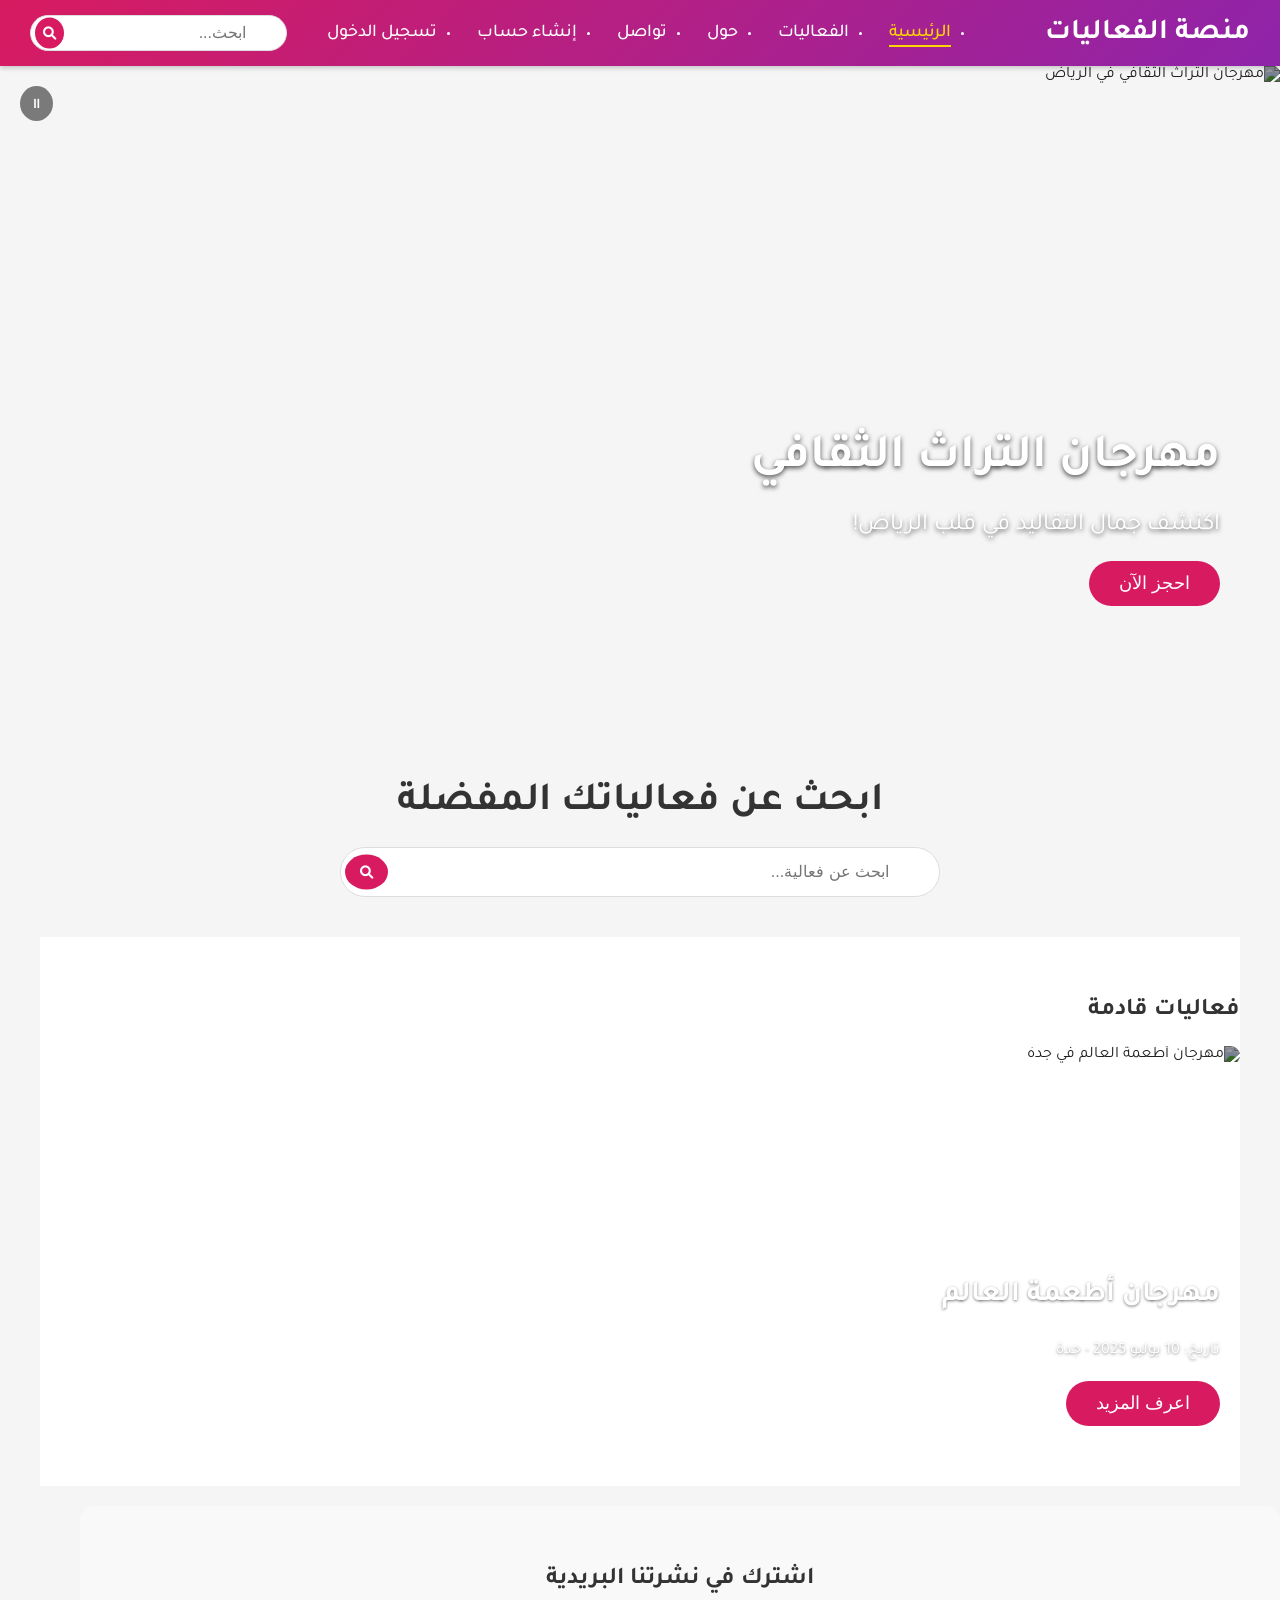
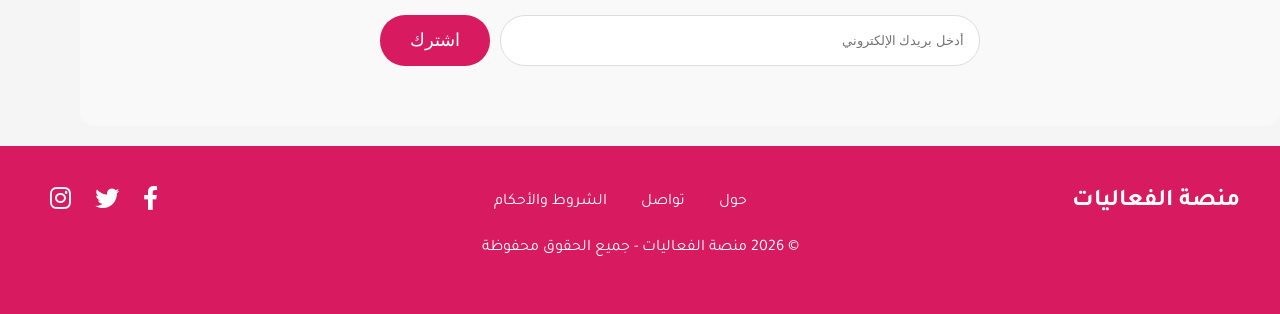
==== index.html @ 71f88ecf "Initial commit" ====
<!DOCTYPE html>
<html lang="ar">
<head>
    <meta charset="UTF-8" />
    <meta name="viewport" content="width=device-width, initial-scale=1.0" />
    <meta name="description" content="منصة الفعاليات لتنظيم وحجز الفعاليات في السعودية" />
    <meta name="keywords" content="فعاليات, حجز فعاليات, السعودية, مهرجانات, معارض" />
    <title data-lang-ar="الرئيسية - منصة الفعاليات" data-lang-en="Home - Events Platform">الرئيسية - منصة الفعاليات</title>
    <link rel="stylesheet" href="https://fonts.googleapis.com/css2?family=Tajawal:wght@400;500;700&display=swap" />
    <link rel="stylesheet" href="https://cdnjs.cloudflare.com/ajax/libs/font-awesome/6.0.0-beta3/css/all.min.css" />
    <link rel="stylesheet" href="styles.css" />
</head>
<body>
    <header>
        <div class="logo">
            <h1 data-lang-ar="منصة الفعاليات" data-lang-en="Events Platform">منصة الفعاليات</h1>
        </div>
        <nav aria-label="التنقل الرئيسي">
            <ul>
                <li><a href="index.html" class="active" data-lang-ar="الرئيسية" data-lang-en="Home">الرئيسية</a></li>
                <li><a href="events.html" data-lang-ar="الفعاليات" data-lang-en="Events">الفعاليات</a></li>
                <li><a href="about.html" data-lang-ar="حول" data-lang-en="About">حول</a></li>
                <li><a href="contact.html" data-lang-ar="تواصل" data-lang-en="Contact">تواصل</a></li>
                <li><a href="signup.html" data-lang-ar="إنشاء حساب" data-lang-en="Sign Up">إنشاء حساب</a></li>
                <li><a href="login.html" data-lang-ar="تسجيل الدخول" data-lang-en="Login">تسجيل الدخول</a></li>
            </ul>
            <div class="header-search">
                <input type="text" id="header-search" placeholder="ابحث..." aria-label="البحث في الموقع" data-lang-ar-placeholder="ابحث..." data-lang-en-placeholder="Search..." />
                <button class="btn-search" aria-label="بحث"><i class="fas fa-search"></i></button>
            </div>
            <!-- <div class="language-switcher">
                <select id="language-switcher" aria-label="اختيار اللغة">
                    <option value="ar">عربي</option>
                    <option value="en">English</option>
                </select>
            </div> -->
        </nav>
    </header>

    <main>
        <section id="hero-slider" class="slider-container" aria-label="سلايدر الفعاليات الرئيسي">
            <button class="pause-slider" aria-label="إيقاف السلايدر">⏸</button>
            <div class="slider">
                <div class="slide active">
                    <img src="https://makkahnewspaper.com/uploads/images/2023/10/31/1653336.jpg" alt="مهرجان التراث الثقافي في الرياض" loading="lazy" />
                    <div class="slide-caption">
                        <h2 data-lang-ar="مهرجان التراث الثقافي" data-lang-en="Cultural Heritage Festival">مهرجان التراث الثقافي</h2>
                        <p data-lang-ar="اكتشف جمال التقاليد في قلب الرياض!" data-lang-en="Discover the beauty of traditions in the heart of Riyadh!">اكتشف جمال التقاليد في قلب الرياض!</p>
                        <button class="btn" data-lang-ar="احجز الآن" data-lang-en="Book Now">احجز الآن</button>
                    </div>
                </div>
                <div class="slide">
                    <img src="https://images.unsplash.com/photo-1514525253161-7a46d19cd819" alt="حفلة موسيقية حية في جدة" loading="lazy" />
                    <div class="slide-caption">
                        <h2 data-lang-ar="ليلة الموسيقى الحية" data-lang-en="Live Music Night">ليلة الموسيقى الحية</h2>
                        <p data-lang-ar="استمتع بأمسية موسيقية لا تُنسى!" data-lang-en="Enjoy an unforgettable musical evening!">استمتع بأمسية موسيقية لا تُنسى!</p>
                        <button class="btn" data-lang-ar="احجز الآن" data-lang-en="Book Now">احجز الآن</button>
                    </div>
                </div>
            </div>
            <div class="slider-dots" role="tablist"></div>
        </section>

        <section id="search" class="container">
            <h2 data-lang-ar="ابحث عن فعالياتك المفضلة" data-lang-en="Find Your Favorite Events">ابحث عن فعالياتك المفضلة</h2>
            <div class="search-bar">
                <input type="text" id="search-box" placeholder="ابحث عن فعالية..." aria-label="ابحث عن فعالية" data-lang-ar-placeholder="ابحث عن فعالية..." data-lang-en-placeholder="Search for an event..." />
                <button class="btn-search" aria-label="بحث"><i class="fas fa-search"></i></button>
            </div>
        </section>

        <section id="coming-events" class="container">
            <h2 data-lang-ar="فعاليات قادمة" data-lang-en="Upcoming Events">فعاليات قادمة</h2>
            <div class="secondary-slider" aria-label="سلايدر الفعاليات القادمة">
                <div class="slide active">
                    <img src="https://livelovesaudi.net/wp-content/uploads/2024/10/Screenshot-2024-10-20-111208.png" alt="مهرجان أطعمة العالم في جدة" loading="lazy" />
                    <div class="slide-caption">
                        <h3 data-lang-ar="مهرجان أطعمة العالم" data-lang-en="World Food Festival">مهرجان أطعمة العالم</h3>
                        <p data-lang-ar="تاريخ: 10 يوليو 2025 - جدة" data-lang-en="Date: July 10, 2025 - Jeddah">تاريخ: 10 يوليو 2025 - جدة</p>
                        <button class="btn" data-lang-ar="اعرف المزيد" data-lang-en="Learn More">اعرف المزيد</button>
                    </div>
                </div>
                <div class="slide">
                    <img src="https://images.unsplash.com/photo-1540575466983-645a6e7ddbb2" alt="مؤتمر التقنية والابتكار في الرياض" loading="lazy" />
                    <div class="slide-caption">
                        <h3 data-lang-ar="مؤتمر التقنية والابتكار" data-lang-en="Technology and Innovation Conference">مؤتمر التقنية والابتكار</h3>
                        <p data-lang-ar="تاريخ: 5 يوليو 2025 - الرياض" data-lang-en="Date: July 5, 2025 - Riyadh">تاريخ: 5 يوليو 2025 - الرياض</p>
                        <button class="btn" data-lang-ar="اعرف المزيد" data-lang-en="Learn More">اعرف المزيد</button>
                    </div>
                </div>
            </div>
        </section>

        <section id="newsletter" class="container">
            <h2 data-lang-ar="اشترك في نشرتنا البريدية" data-lang-en="Subscribe to Our Newsletter">اشترك في نشرتنا البريدية</h2>
            <form class="newsletter-form" aria-label="نموذج الاشتراك في النشرة البريدية">
                <input type="email" placeholder="أدخل بريدك الإلكتروني" required aria-required="true" data-lang-ar-placeholder="أدخل بريدك الإلكتروني" data-lang-en-placeholder="Enter your email" />
                <button type="submit" class="btn" data-lang-ar="اشترك" data-lang-en="Subscribe">اشترك</button>
            </form>
        </section>
    </main>

    <footer>
        <div class="footer-content container">
            <div class="footer-logo">
                <h2 data-lang-ar="منصة الفعاليات" data-lang-en="Events Platform">منصة الفعاليات</h2>
            </div>
            <div class="footer-links">
                <a href="about.html" data-lang-ar="حول" data-lang-en="About">حول</a>
                <a href="contact.html" data-lang-ar="تواصل" data-lang-en="Contact">تواصل</a>
                <a href="terms.html" data-lang-ar="الشروط والأحكام" data-lang-en="Terms and Conditions">الشروط والأحكام</a>
            </div>
            <div class="footer-social">
                <a href="https://facebook.com" aria-label="فيسبوك"><i class="fab fa-facebook-f"></i></a>
                <a href="https://twitter.com" aria-label="تويتر"><i class="fab fa-twitter"></i></a>
                <a href="https://instagram.com" aria-label="إنستغرام"><i class="fab fa-instagram"></i></a>
            </div>
        </div>
        <p data-lang-ar="© 2025 منصة الفعاليات - جميع الحقوق محفوظة" data-lang-en="© 2025 Events Platform - All Rights Reserved">
            © <script>document.write(new Date().getFullYear())</script> منصة الفعاليات - جميع الحقوق محفوظة
        </p>
    </footer>

    <script src="slider.js"></script>
</body>
</html>
---- styles.css ----
/* استيراد الخطوط */
@import url('https://fonts.googleapis.com/css2?family=Tajawal:wght@400;500;700&display=swap');

/* المتغيرات */
:root {
    --primary-color: #d81b60; /* وردي غامق */
    --secondary-color: #8e24aa; /* بنفسجي */
    --accent-color: #ffd700; /* ذهبي */
    --text-color: #333;
    --background-color: #f5f5f5;
}

/* إعدادات عامة */
body {
    font-family: 'Tajawal', sans-serif;
    margin: 0;
    padding: 0;
    background: var(--background-color);
    color: var(--text-color);
    direction: rtl;
}

.container {
    max-width: 1200px;
    margin: 0 auto;
    padding: 0 20px;
}

/* الهيدر */
header {
    background: linear-gradient(135deg, var(--primary-color), var(--secondary-color));
    color: white;
    padding: 15px 30px;
    display: flex;
    justify-content: space-between;
    align-items: center;
    position: sticky;
    top: 0;
    z-index: 1000;
    box-shadow: 0 2px 5px rgba(0, 0, 0, 0.2);
}

.logo h1 {
    font-size: 1.8rem;
    margin: 0;
    color: white;
}

nav {
    display: flex;
    align-items: center;
    gap: 20px;
}

nav ul {
    margin: 0;
    padding: 0;
    display: flex;
    align-items: center;
}

nav ul li {
    margin: 0 20px;
}

nav ul li a {
    color: white;
    text-decoration: none;
    font-size: 18px;
    font-weight: 500;
    position: relative;
    transition: color 0.3s ease;
}

nav ul li a:hover, nav ul li a.active {
    color: var(--accent-color);
}

nav ul li a.active::after {
    content: '';
    position: absolute;
    width: 100%;
    height: 2px;
    background: var(--accent-color);
    bottom: -5px;
    left: 0;
}

/* البحث في الهيدر */
.header-search {
    display: flex;
    align-items: center;
    position: relative;
}

.header-search input {
    padding: 8px 40px 8px 15px;
    border: 1px solid #ddd;
    border-radius: 25px;
    outline: none;
    font-size: 1rem;
    transition: border 0.3s ease;
}

.header-search input:focus {
    border-color: var(--primary-color);
}

.header-search .btn-search {
    position: absolute;
    left: 5px;
    top: 50%;
    transform: translateY(-50%);
    background: var(--primary-color);
    color: white;
    border: none;
    padding: 8px;
    border-radius: 50%;
    cursor: pointer;
    transition: background 0.3s ease;
}

.header-search .btn-search:hover {
    background: var(--secondary-color);
}

/* تبديل اللغة */
.language-switcher select {
    padding: 8px;
    border: none;
    border-radius: 5px;
    background: white;
    color: var(--text-color);
    font-size: 1rem;
    cursor: pointer;
}

/* السلايدر العام */
.slider-container {
    position: relative;
    width: 100%;
    height: 600px;
    overflow: hidden;
    margin-bottom: 40px;
}

.slider {
    width: 100%;
    height: 100%;
}

.slide {
    display: none;
    width: 100%;
    height: 100%;
    position: relative;
}

.slide.active {
    display: block;
    animation: fadeIn 0.5s ease;
}

.slide img {
    width: 100%;
    height: 100%;
    object-fit: cover;
    filter: brightness(60%);
}

.slide-caption {
    position: absolute;
    bottom: 60px;
    right: 60px;
    color: white;
    text-align: right;
    max-width: 600px;
    text-shadow: 0 2px 5px rgba(0, 0, 0, 0.7);
    transform: translateY(20px);
    opacity: 0;
    animation: slideUp 0.5s ease forwards 0.3s;
}

.slide-caption h2 {
    font-size: 3rem;
    margin-bottom: 15px;
}

.slide-caption p {
    font-size: 1.5rem;
    margin-bottom: 20px;
}

.btn {
    background: var(--primary-color);
    color: white;
    padding: 12px 30px;
    border: none;
    border-radius: 25px;
    cursor: pointer;
    font-size: 1.1rem;
    transition: background 0.3s ease, transform 0.3s ease;
}

.btn:hover {
    background: var(--secondary-color);
    transform: translateY(-2px);
}

.slider-dots {
    position: absolute;
    bottom: 20px;
    right: 50%;
    transform: translateX(50%);
    display: flex;
    gap: 10px;
}

.slider-dots .dot {
    width: 12px;
    height: 12px;
    background: rgba(255, 255, 255, 0.5);
    border-radius: 50%;
    cursor: pointer;
    transition: background 0.3s ease;
}

.slider-dots .dot.active {
    background: var(--accent-color);
}

.pause-slider {
    position: absolute;
    top: 20px;
    left: 20px;
    background: rgba(0, 0, 0, 0.5);
    color: white;
    border: none;
    padding: 10px;
    cursor: pointer;
    border-radius: 50%;
    transition: background 0.3s ease;
}

.pause-slider:hover {
    background: var(--primary-color);
}

/* السلايدر الثانوي */
#coming-events {
    padding: 40px 0;
    background: #fff;
}

.secondary-slider {
    position: relative;
    width: 100%;
    height: 400px;
    overflow: hidden;
}

.secondary-slider .slide img {
    height: 300px;
    width: 100%;
    border-radius: 15px;
    object-fit: cover;
}

.secondary-slider .slide-caption {
    bottom: 20px;
    right: 20px;
    max-width: 400px;
    text-shadow: 0 1px 3px rgba(0, 0, 0, 0.5);
}

.secondary-slider .slide-caption h3 {
    font-size: 1.8rem;
}

.secondary-slider .slide-caption p {
    font-size: 1rem;
}

/* قسم البحث */
#search {
    padding: 40px 0;
    text-align: center;
}

#search h2 {
    font-size: 2.5rem;
    margin-bottom: 20px;
}

.search-bar {
    display: flex;
    max-width: 600px;
    margin: 0 auto;
    position: relative;
}

#search-box {
    width: 100%;
    padding: 15px 50px 15px 20px;
    font-size: 1rem;
    border: 1px solid #ddd;
    border-radius: 25px;
    outline: none;
    transition: border 0.3s ease, box-shadow 0.3s ease;
}

#search-box:focus {
    border-color: var(--primary-color);
    box-shadow: 0 0 5px rgba(216, 27, 96, 0.3);
}

.btn-search {
    position: absolute;
    left: 5px;
    top: 50%;
    transform: translateY(-50%);
    background: var(--primary-color);
    color: white;
    border: none;
    padding: 10px 15px;
    border-radius: 50%;
    cursor: pointer;
    transition: background 0.3s ease;
}

.btn-search:hover {
    background: var(--secondary-color);
}

/* النشرة البريدية */
#newsletter {
    padding: 40px 0;
    background: #f9f9f9;
    text-align: center;
    border-radius: 15px;
    margin: 20px 0;
}

.newsletter-form {
    display: flex;
    max-width: 600px;
    margin: 20px auto;
    gap: 10px;
}

.newsletter-form input {
    flex: 1;
    padding: 15px;
    border: 1px solid #ddd;
    border-radius: 25px;
    outline: none;
}

.newsletter-form .btn {
    padding: 15px 30px;
}

/* قسم حول */
#about-details {
    padding: 40px 0;
}

.about-content {
    display: flex;
    gap: 40px;
    align-items: center;
}

.about-text {
    flex: 1;
}

.about-text p {
    font-size: 1.1rem;
    line-height: 1.8;
    margin-bottom: 20px;
}

.about-image {
    flex: 1;
}

.about-image img {
    width: 100%;
    border-radius: 15px;
    object-fit: cover;
}

/* قسم الفعاليات */
#events-list {
    padding: 40px 0;
}

.events-grid {
    display: grid;
    grid-template-columns: repeat(auto-fit, minmax(300px, 1fr));
    gap: 20px;
}

.event-card {
    background: white;
    border-radius: 15px;
    overflow: hidden;
    box-shadow: 0 4px 10px rgba(0, 0, 0, 0.1);
    transition: transform 0.3s ease, box-shadow 0.3s ease;
}

.event-card:hover {
    transform: translateY(-10px);
    box-shadow: 0 8px 20px rgba(0, 0, 0, 0.2);
}

.event-card img {
    width: 100%;
    height: 200px;
    object-fit: cover;
}

.event-info {
    padding: 20px;
}

.event-info h3 {
    font-size: 1.5rem;
    margin-bottom: 10px;
    color: var(--primary-color);
}

.event-info p {
    font-size: 1rem;
    color: #666;
    margin-bottom: 10px;
}

/* نموذج التواصل */
#contact-form {
    padding: 40px 0;
    text-align: center;
}

#contact-form h2 {
    font-size: 2.5rem;
    margin-bottom: 20px;
}

#contact-form form {
    max-width: 600px;
    margin: 0 auto;
    display: flex;
    flex-direction: column;
    gap: 20px;
}

.form-group {
    text-align: right;
}

.form-group label {
    font-size: 1.1rem;
    margin-bottom: 5px;
    display: block;
}

.form-group input,
.form-group textarea {
    width: 100%;
    padding: 15px;
    border: 1px solid #ddd;
    border-radius: 10px;
    font-size: 1rem;
    outline: none;
    transition: border 0.3s ease;
}

.form-group input:focus,
.form-group textarea:focus {
    border-color: var(--primary-color);
}

.form-group textarea {
    height: 150px;
    resize: vertical;
}

.form-message {
    margin-top: 10px;
    font-size: 1rem;
    color: green;
}

.form-message.error {
    color: red;
}

/* نموذج إنشاء حساب/تسجيل الدخول */
#auth-section {
    padding: 40px 0;
    text-align: center;
}

.auth-container {
    display: flex;
    gap: 40px;
    justify-content: center;
    flex-wrap: wrap;
}

.auth-form {
    background: white;
    padding: 30px;
    border-radius: 15px;
    box-shadow: 0 4px 10px rgba(0, 0, 0, 0.1);
    max-width: 400px;
    width: 100%;
}

.auth-form h2 {
    font-size: 2rem;
    margin-bottom: 20px;
    color: var(--primary-color);
}

.auth-form form {
    display: flex;
    flex-direction: column;
    gap: 20px;
}

.auth-link {
    margin-top: 15px;
    font-size: 1rem;
    color: var(--text-color);
}

.auth-link a {
    color: var(--primary-color);
    text-decoration: none;
    font-weight: 500;
    transition: color 0.3s ease;
}

.auth-link a:hover {
    color: var(--secondary-color);
}

/* التذييل */
footer {
    background: var(--primary-color);
    color: white;
    padding: 40px 20px;
    text-align: center;
}

.footer-content {
    display: flex;
    justify-content: space-between;
    align-items: center;
    flex-wrap: wrap;
    margin-bottom: 20px;
}

.footer-logo h2 {
    font-size: 1.5rem;
    margin: 0;
}

.footer-links a {
    color: white;
    margin: 0 15px;
    text-decoration: none;
    transition: color 0.3s ease;
}

.footer-links a:hover {
    color: var(--accent-color);
}

.footer-social a {
    color: white;
    margin: 0 10px;
    font-size: 1.5rem;
    transition: color 0.3s ease;
}

.footer-social a:hover {
    color: var(--accent-color);
}

/* الرسوم المتحركة */
@keyframes fadeIn {
    from { opacity: 0; }
    to { opacity: 1; }
}

@keyframes slideUp {
    from { transform: translateY(20px); opacity: 0; }
    to { transform: translateY(0); opacity: 1; }
}

/* الاستجابة */
@media (max-width: 768px) {
    .slider-container {
        height: 400px;
    }

    .slide-caption {
        right: 20px;
        bottom: 20px;
        max-width: 300px;
    }

    .slide-caption h2 {
        font-size: 2rem;
    }

    .slide-caption p {
        font-size: 1rem;
    }

    .secondary-slider {
        height: 300px;
    }

    .secondary-slider .slide img {
        height: 200px;
    }

    .footer-content {
        flex-direction: column;
        gap: 20px;
    }

    nav {
        flex-direction: column;
        gap: 10px;
    }

    nav ul {
        flex-direction: column;
        gap: 10px;
    }

    nav ul li {
        margin: 10px 0;
    }

    .about-content {
        flex-direction: column;
        gap: 20px;
    }

    .auth-container {
        flex-direction: column;
        gap: 20px;
    }

    .auth-form {
        max-width: 100%;
    }
}

@media (max-width: 576px) {
    .slide-caption h2 {
        font-size: 1.5rem;
    }

    .slide-caption p {
        font-size: 0.9rem;
    }

    .btn {
        padding: 10px 20px;
        font-size: 0.9rem;
    }

    .auth-form {
        padding: 20px;
    }

    .auth-form h2 {
        font-size: 1.5rem;
    }

    .auth-link {
        font-size: 0.9rem;
    }
}
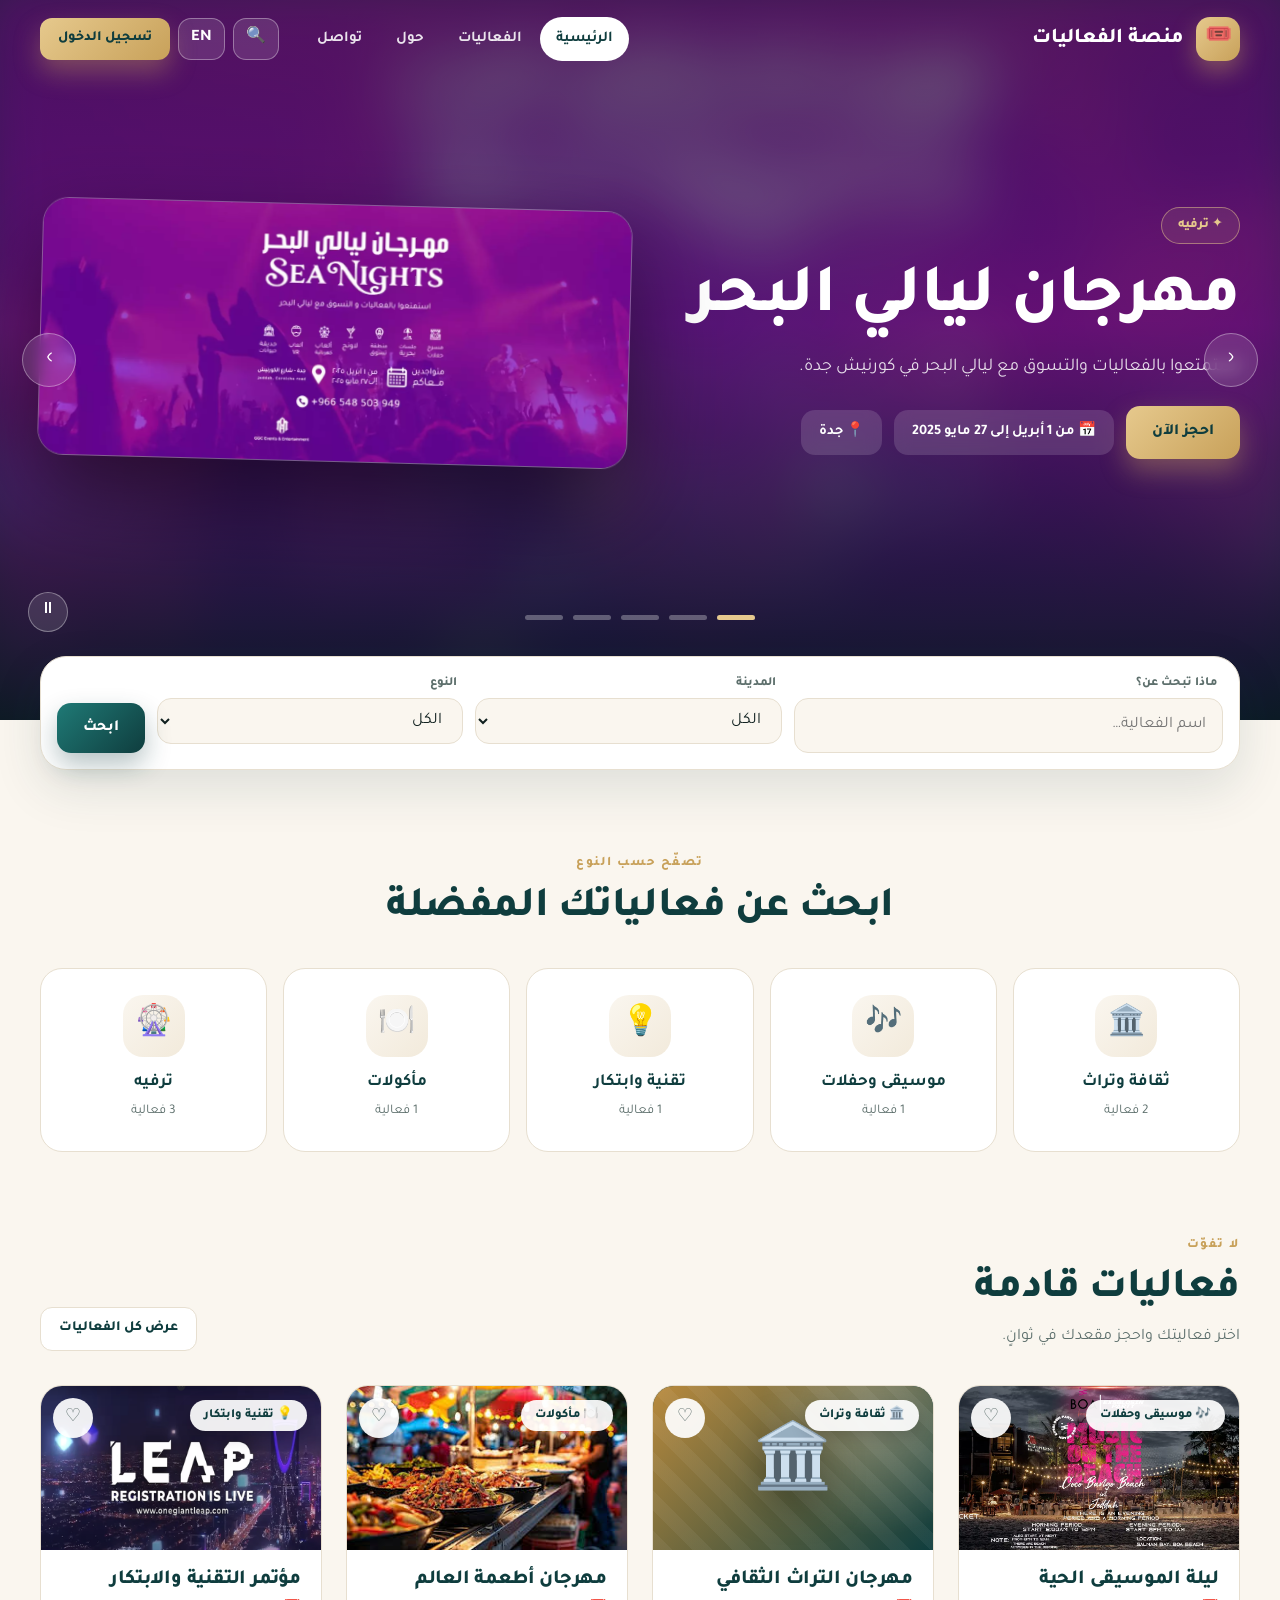
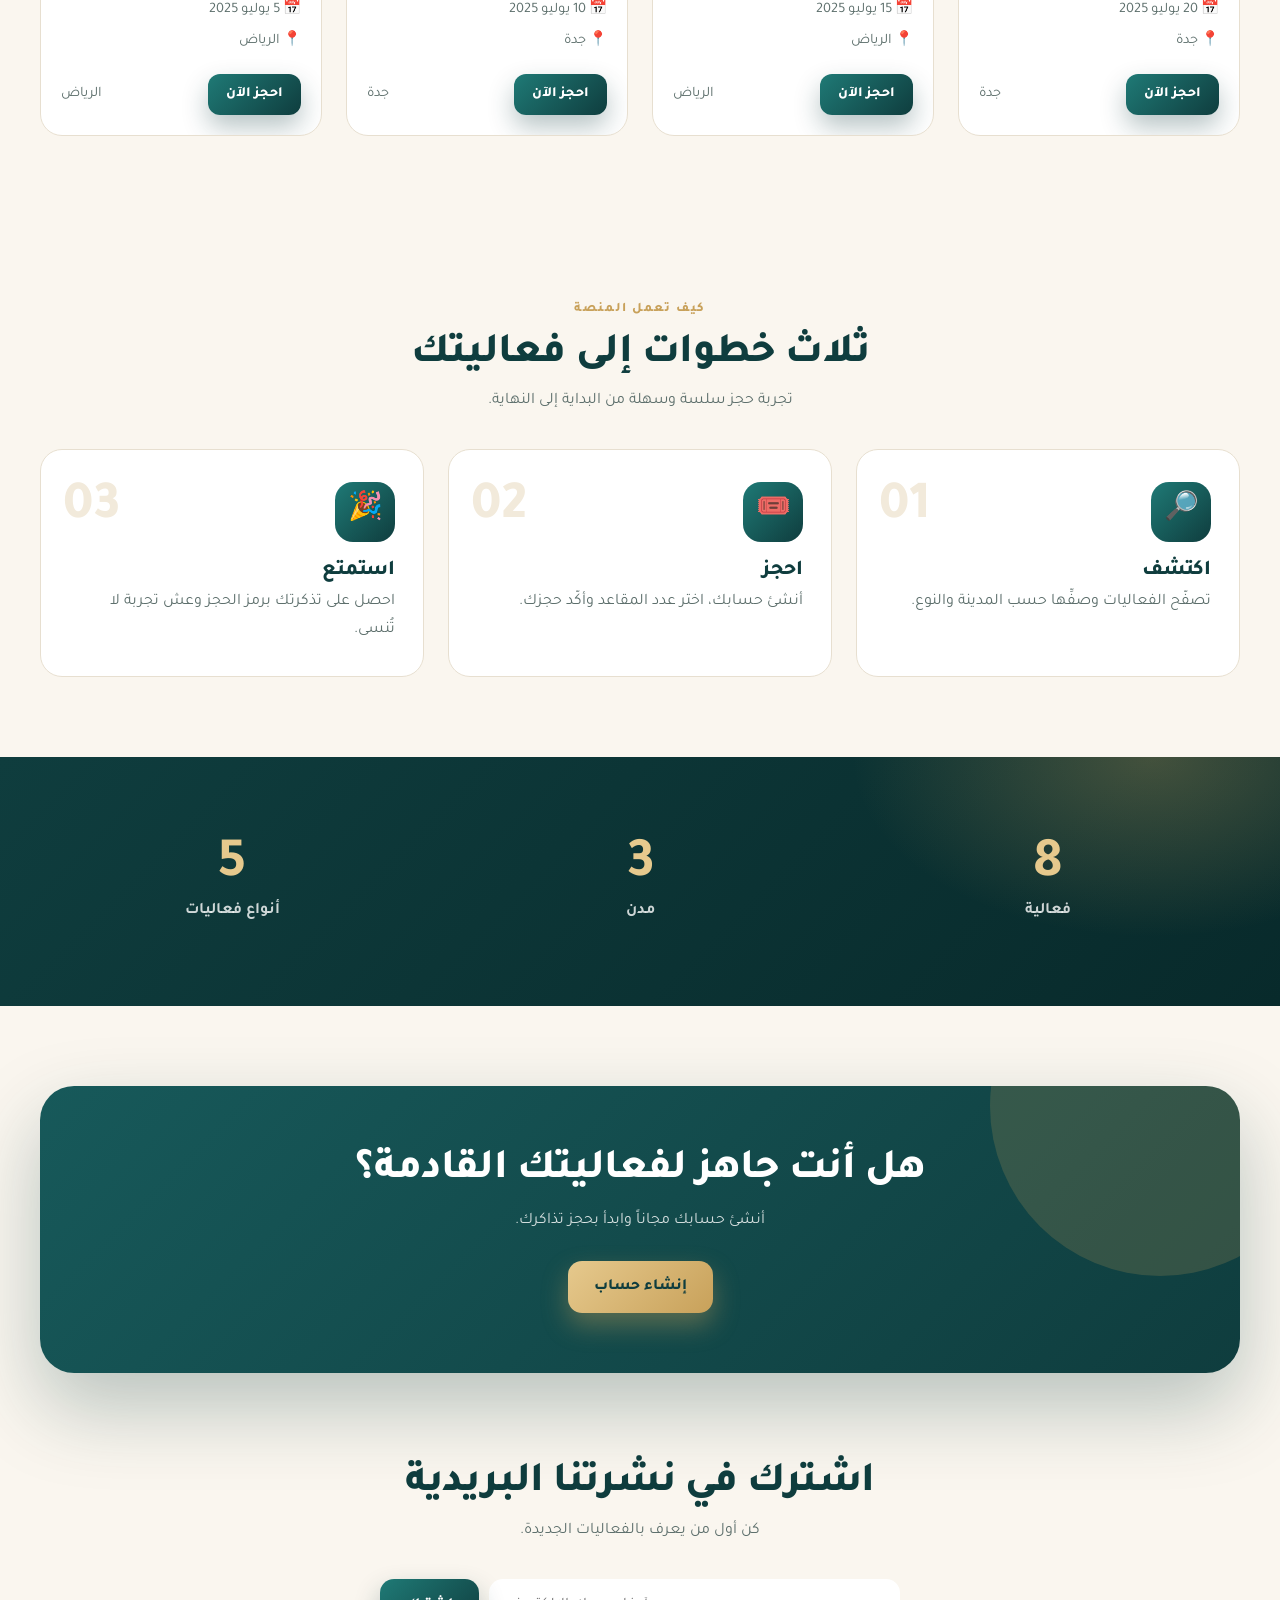
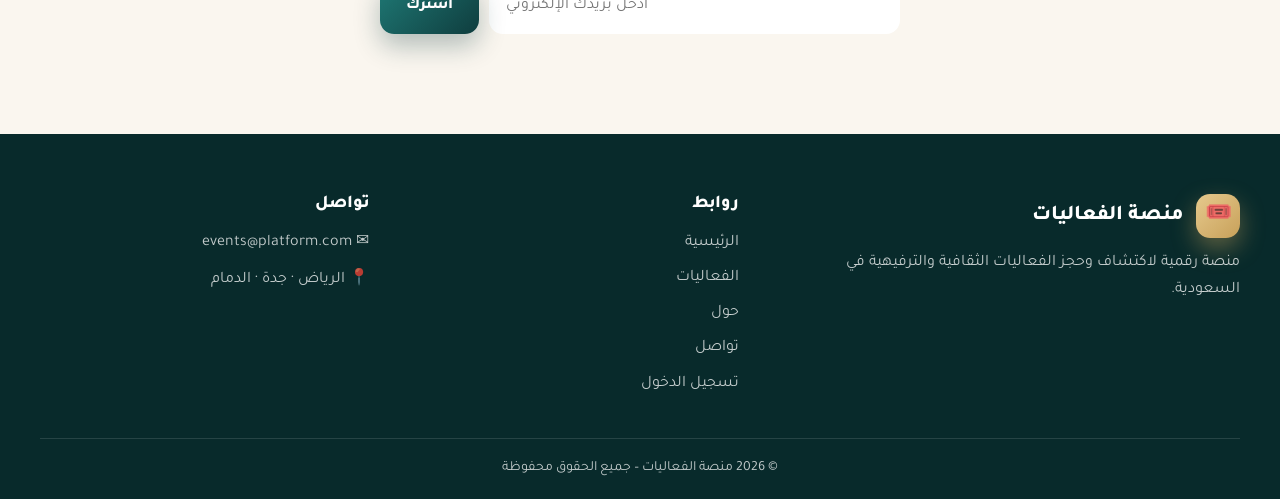
==== commit ff0c13f9: "Premium bilingual redesign: cinematic slider, search, favourites, accounts and ticket booking" ====
--- a/index.html
+++ b/index.html
@@ -1,126 +1,89 @@
 <!DOCTYPE html>
-<html lang="ar">
+<html lang="ar" dir="rtl">
 <head>
-    <meta charset="UTF-8" />
-    <meta name="viewport" content="width=device-width, initial-scale=1.0" />
-    <meta name="description" content="منصة الفعاليات لتنظيم وحجز الفعاليات في السعودية" />
-    <meta name="keywords" content="فعاليات, حجز فعاليات, السعودية, مهرجانات, معارض" />
-    <title data-lang-ar="الرئيسية - منصة الفعاليات" data-lang-en="Home - Events Platform">الرئيسية - منصة الفعاليات</title>
-    <link rel="stylesheet" href="https://fonts.googleapis.com/css2?family=Tajawal:wght@400;500;700&display=swap" />
-    <link rel="stylesheet" href="https://cdnjs.cloudflare.com/ajax/libs/font-awesome/6.0.0-beta3/css/all.min.css" />
-    <link rel="stylesheet" href="styles.css" />
+  <meta charset="UTF-8" />
+  <meta name="viewport" content="width=device-width, initial-scale=1.0" />
+  <title>منصة الفعاليات</title>
+  <meta name="description" content="اكتشف واحجز أجمل الفعاليات الثقافية والترفيهية في السعودية" />
+  <meta name="theme-color" content="#0f3d3e" />
+  <link rel="preconnect" href="https://fonts.googleapis.com" />
+  <link rel="preconnect" href="https://fonts.gstatic.com" crossorigin />
+  <link href="https://fonts.googleapis.com/css2?family=Plus+Jakarta+Sans:wght@400;500;600;700;800&family=Tajawal:wght@400;500;700;800&display=swap" rel="stylesheet" />
+  <link rel="stylesheet" href="styles.css" />
+  <script src="assets/data.js" defer></script>
+  <script src="assets/app.js" defer></script>
 </head>
-<body>
-    <header>
-        <div class="logo">
-            <h1 data-lang-ar="منصة الفعاليات" data-lang-en="Events Platform">منصة الفعاليات</h1>
+<body data-page="home" class="">
+  <header id="site-header"></header>
+  <main>
+    <section class="hero" style="padding:0" aria-label="Featured events">
+      <div id="slides"></div>
+      <button class="slide-ctl prev" aria-label="Previous">‹</button>
+      <button class="slide-ctl next" aria-label="Next">›</button>
+      <div class="dots" role="tablist"></div>
+      <button class="pause" aria-label="Pause">⏸</button>
+    </section>
+
+    <div class="quick">
+      <div class="container">
+        <form class="quick-card" id="quick">
+          <div class="f"><label for="f-q" data-i18n="q.what"></label><input id="f-q" data-i18n-ph="q.ph" autocomplete="off" /></div>
+          <div class="f"><label for="f-city" data-i18n="q.city"></label><select id="f-city"></select></div>
+          <div class="f"><label for="f-cat" data-i18n="q.cat"></label><select id="f-cat"></select></div>
+          <button class="btn" type="submit" data-i18n="q.go"></button>
+        </form>
+      </div>
+    </div>
+
+    <section>
+      <div class="container">
+        <div class="sec-head center reveal"><div><span class="k" data-i18n="cats.k"></span><h2 data-i18n="cats.t"></h2></div></div>
+        <div class="cats" id="cats"></div>
+      </div>
+    </section>
+
+    <section style="padding-top:0">
+      <div class="container">
+        <div class="sec-head reveal"><div><span class="k" data-i18n="up.k"></span><h2 data-i18n="up.t"></h2><p data-i18n="up.p"></p></div><a class="btn ghost sm" href="events.html" data-i18n="all.events"></a></div>
+        <div class="grid" id="upcoming"></div>
+      </div>
+    </section>
+
+    <section>
+      <div class="container">
+        <div class="sec-head center reveal"><div><span class="k" data-i18n="how.k"></span><h2 data-i18n="how.t"></h2><p data-i18n="how.p"></p></div></div>
+        <div class="steps">
+          <div class="step reveal"><div class="ic">🔎</div><h3 data-i18n="how.1t"></h3><p data-i18n="how.1p"></p></div>
+          <div class="step reveal"><div class="ic">🎟️</div><h3 data-i18n="how.2t"></h3><p data-i18n="how.2p"></p></div>
+          <div class="step reveal"><div class="ic">🎉</div><h3 data-i18n="how.3t"></h3><p data-i18n="how.3p"></p></div>
         </div>
-        <nav aria-label="التنقل الرئيسي">
-            <ul>
-                <li><a href="index.html" class="active" data-lang-ar="الرئيسية" data-lang-en="Home">الرئيسية</a></li>
-                <li><a href="events.html" data-lang-ar="الفعاليات" data-lang-en="Events">الفعاليات</a></li>
-                <li><a href="about.html" data-lang-ar="حول" data-lang-en="About">حول</a></li>
-                <li><a href="contact.html" data-lang-ar="تواصل" data-lang-en="Contact">تواصل</a></li>
-                <li><a href="signup.html" data-lang-ar="إنشاء حساب" data-lang-en="Sign Up">إنشاء حساب</a></li>
-                <li><a href="login.html" data-lang-ar="تسجيل الدخول" data-lang-en="Login">تسجيل الدخول</a></li>
-            </ul>
-            <div class="header-search">
-                <input type="text" id="header-search" placeholder="ابحث..." aria-label="البحث في الموقع" data-lang-ar-placeholder="ابحث..." data-lang-en-placeholder="Search..." />
-                <button class="btn-search" aria-label="بحث"><i class="fas fa-search"></i></button>
-            </div>
-            <!-- <div class="language-switcher">
-                <select id="language-switcher" aria-label="اختيار اللغة">
-                    <option value="ar">عربي</option>
-                    <option value="en">English</option>
-                </select>
-            </div> -->
-        </nav>
-    </header>
+      </div>
+    </section>
 
-    <main>
-        <section id="hero-slider" class="slider-container" aria-label="سلايدر الفعاليات الرئيسي">
-            <button class="pause-slider" aria-label="إيقاف السلايدر">⏸</button>
-            <div class="slider">
-                <div class="slide active">
-                    <img src="https://makkahnewspaper.com/uploads/images/2023/10/31/1653336.jpg" alt="مهرجان التراث الثقافي في الرياض" loading="lazy" />
-                    <div class="slide-caption">
-                        <h2 data-lang-ar="مهرجان التراث الثقافي" data-lang-en="Cultural Heritage Festival">مهرجان التراث الثقافي</h2>
-                        <p data-lang-ar="اكتشف جمال التقاليد في قلب الرياض!" data-lang-en="Discover the beauty of traditions in the heart of Riyadh!">اكتشف جمال التقاليد في قلب الرياض!</p>
-                        <button class="btn" data-lang-ar="احجز الآن" data-lang-en="Book Now">احجز الآن</button>
-                    </div>
-                </div>
-                <div class="slide">
-                    <img src="https://images.unsplash.com/photo-1514525253161-7a46d19cd819" alt="حفلة موسيقية حية في جدة" loading="lazy" />
-                    <div class="slide-caption">
-                        <h2 data-lang-ar="ليلة الموسيقى الحية" data-lang-en="Live Music Night">ليلة الموسيقى الحية</h2>
-                        <p data-lang-ar="استمتع بأمسية موسيقية لا تُنسى!" data-lang-en="Enjoy an unforgettable musical evening!">استمتع بأمسية موسيقية لا تُنسى!</p>
-                        <button class="btn" data-lang-ar="احجز الآن" data-lang-en="Book Now">احجز الآن</button>
-                    </div>
-                </div>
-            </div>
-            <div class="slider-dots" role="tablist"></div>
-        </section>
+    <section class="band">
+      <div class="container stats">
+        <div><b data-count="events">0</b><span data-i18n="stat.events"></span></div>
+        <div><b data-count="cities">0</b><span data-i18n="stat.cities"></span></div>
+        <div><b data-count="cats">0</b><span data-i18n="stat.cats"></span></div>
+      </div>
+    </section>
 
-        <section id="search" class="container">
-            <h2 data-lang-ar="ابحث عن فعالياتك المفضلة" data-lang-en="Find Your Favorite Events">ابحث عن فعالياتك المفضلة</h2>
-            <div class="search-bar">
-                <input type="text" id="search-box" placeholder="ابحث عن فعالية..." aria-label="ابحث عن فعالية" data-lang-ar-placeholder="ابحث عن فعالية..." data-lang-en-placeholder="Search for an event..." />
-                <button class="btn-search" aria-label="بحث"><i class="fas fa-search"></i></button>
-            </div>
-        </section>
+    <section>
+      <div class="container">
+        <div class="cta-box reveal">
+          <h2 data-i18n="cta.t"></h2><p data-i18n="cta.p"></p>
+          <a class="btn gold" href="signup.html" data-i18n="signup"></a>
+        </div>
+      </div>
+    </section>
 
-        <section id="coming-events" class="container">
-            <h2 data-lang-ar="فعاليات قادمة" data-lang-en="Upcoming Events">فعاليات قادمة</h2>
-            <div class="secondary-slider" aria-label="سلايدر الفعاليات القادمة">
-                <div class="slide active">
-                    <img src="https://livelovesaudi.net/wp-content/uploads/2024/10/Screenshot-2024-10-20-111208.png" alt="مهرجان أطعمة العالم في جدة" loading="lazy" />
-                    <div class="slide-caption">
-                        <h3 data-lang-ar="مهرجان أطعمة العالم" data-lang-en="World Food Festival">مهرجان أطعمة العالم</h3>
-                        <p data-lang-ar="تاريخ: 10 يوليو 2025 - جدة" data-lang-en="Date: July 10, 2025 - Jeddah">تاريخ: 10 يوليو 2025 - جدة</p>
-                        <button class="btn" data-lang-ar="اعرف المزيد" data-lang-en="Learn More">اعرف المزيد</button>
-                    </div>
-                </div>
-                <div class="slide">
-                    <img src="https://images.unsplash.com/photo-1540575466983-645a6e7ddbb2" alt="مؤتمر التقنية والابتكار في الرياض" loading="lazy" />
-                    <div class="slide-caption">
-                        <h3 data-lang-ar="مؤتمر التقنية والابتكار" data-lang-en="Technology and Innovation Conference">مؤتمر التقنية والابتكار</h3>
-                        <p data-lang-ar="تاريخ: 5 يوليو 2025 - الرياض" data-lang-en="Date: July 5, 2025 - Riyadh">تاريخ: 5 يوليو 2025 - الرياض</p>
-                        <button class="btn" data-lang-ar="اعرف المزيد" data-lang-en="Learn More">اعرف المزيد</button>
-                    </div>
-                </div>
-            </div>
-        </section>
-
-        <section id="newsletter" class="container">
-            <h2 data-lang-ar="اشترك في نشرتنا البريدية" data-lang-en="Subscribe to Our Newsletter">اشترك في نشرتنا البريدية</h2>
-            <form class="newsletter-form" aria-label="نموذج الاشتراك في النشرة البريدية">
-                <input type="email" placeholder="أدخل بريدك الإلكتروني" required aria-required="true" data-lang-ar-placeholder="أدخل بريدك الإلكتروني" data-lang-en-placeholder="Enter your email" />
-                <button type="submit" class="btn" data-lang-ar="اشترك" data-lang-en="Subscribe">اشترك</button>
-            </form>
-        </section>
-    </main>
-
-    <footer>
-        <div class="footer-content container">
-            <div class="footer-logo">
-                <h2 data-lang-ar="منصة الفعاليات" data-lang-en="Events Platform">منصة الفعاليات</h2>
-            </div>
-            <div class="footer-links">
-                <a href="about.html" data-lang-ar="حول" data-lang-en="About">حول</a>
-                <a href="contact.html" data-lang-ar="تواصل" data-lang-en="Contact">تواصل</a>
-                <a href="terms.html" data-lang-ar="الشروط والأحكام" data-lang-en="Terms and Conditions">الشروط والأحكام</a>
-            </div>
-            <div class="footer-social">
-                <a href="https://facebook.com" aria-label="فيسبوك"><i class="fab fa-facebook-f"></i></a>
-                <a href="https://twitter.com" aria-label="تويتر"><i class="fab fa-twitter"></i></a>
-                <a href="https://instagram.com" aria-label="إنستغرام"><i class="fab fa-instagram"></i></a>
-            </div>
-        </div>
-        <p data-lang-ar="© 2025 منصة الفعاليات - جميع الحقوق محفوظة" data-lang-en="© 2025 Events Platform - All Rights Reserved">
-            © <script>document.write(new Date().getFullYear())</script> منصة الفعاليات - جميع الحقوق محفوظة
-        </p>
-    </footer>
-
-    <script src="slider.js"></script>
+    <section style="padding-top:0">
+      <div class="container center reveal">
+        <div class="sec-head center"><div><h2 data-i18n="news.t"></h2><p data-i18n="news.p"></p></div></div>
+        <form class="news" id="news" novalidate><input type="email" class="ltr" data-i18n-ph="news.ph" aria-label="Email" /><button class="btn" type="submit" data-i18n="news.btn"></button></form>
+      </div>
+    </section>
+  </main>
+  <footer id="site-footer"></footer>
 </body>
 </html>
--- a/styles.css
+++ b/styles.css
@@ -1,692 +1,301 @@
-/* استيراد الخطوط */
-@import url('https://fonts.googleapis.com/css2?family=Tajawal:wght@400;500;700&display=swap');
-
-/* المتغيرات */
+/* ==========================================================================
+   Events Platform – منصة الفعاليات
+   Light, elegant design system: deep teal, warm sand and gold. Bilingual (RTL/LTR).
+   ========================================================================== */
 :root {
-    --primary-color: #d81b60; /* وردي غامق */
-    --secondary-color: #8e24aa; /* بنفسجي */
-    --accent-color: #ffd700; /* ذهبي */
-    --text-color: #333;
-    --background-color: #f5f5f5;
+  --ink: #10201f;
+  --muted: #5d6f6c;
+  --teal: #0f3d3e;
+  --teal-2: #17595a;
+  --teal-3: #1f7a76;
+  --sand: #faf6ef;
+  --sand-2: #f2eadb;
+  --paper: #ffffff;
+  --line: #e7dfd0;
+  --gold: #c8a15a;
+  --gold-2: #e6c98d;
+  --coral: #e06c4f;
+  --ok: #2e9c70;
+  --radius: 22px;
+  --shadow: 0 18px 50px rgba(15, 61, 62, 0.12);
+  --shadow-lg: 0 34px 80px rgba(15, 61, 62, 0.28);
+  --font: "Plus Jakarta Sans", "Tajawal", system-ui, -apple-system, "Segoe UI", sans-serif;
+  --font-ar: "Tajawal", "Plus Jakarta Sans", system-ui, sans-serif;
 }
-
-/* إعدادات عامة */
-body {
-    font-family: 'Tajawal', sans-serif;
-    margin: 0;
-    padding: 0;
-    background: var(--background-color);
-    color: var(--text-color);
-    direction: rtl;
+* { box-sizing: border-box; }
+html { scroll-behavior: smooth; }
+body { margin: 0; font-family: var(--font); color: var(--ink); background: var(--sand); line-height: 1.7; -webkit-font-smoothing: antialiased; }
+html[lang="ar"] body { font-family: var(--font-ar); }
+img { max-width: 100%; display: block; }
+a { color: inherit; text-decoration: none; }
+button, input, select, textarea { font: inherit; }
+h1, h2, h3, h4 { margin: 0; line-height: 1.2; font-weight: 800; letter-spacing: -0.01em; }
+.container { width: min(1200px, 100% - 40px); margin-inline: auto; }
+.ltr { direction: ltr; unicode-bidi: embed; }
+
+.progress { position: fixed; inset: 0 0 auto 0; z-index: 300; height: 3px; background: linear-gradient(90deg, var(--gold), var(--coral)); transform: scaleX(0); transform-origin: left; }
+html[dir="rtl"] .progress { transform-origin: right; }
+
+/* ---------- Header ---------- */
+.site-header { position: fixed; inset: 0 0 auto 0; z-index: 200; transition: background 0.3s, box-shadow 0.3s, backdrop-filter 0.3s; }
+.site-header.solid, body.inner .site-header { background: rgba(250, 246, 239, 0.9); backdrop-filter: saturate(1.5) blur(14px); box-shadow: 0 8px 30px rgba(15, 61, 62, 0.08); }
+.nav { display: flex; align-items: center; gap: 22px; height: 78px; }
+.brand { display: flex; align-items: center; gap: 12px; font-weight: 800; font-size: 21px; color: #fff; transition: color 0.3s; }
+.site-header.solid .brand, body.inner .brand { color: var(--teal); }
+.brand-mark { display: grid; place-items: center; width: 44px; height: 44px; font-size: 22px; border-radius: 14px; background: linear-gradient(135deg, var(--gold-2), var(--gold)); box-shadow: 0 10px 24px rgba(200, 161, 90, 0.45); }
+.nav ul { display: flex; gap: 2px; margin: 0; margin-inline-start: auto; padding: 0; list-style: none; }
+.nav ul a { display: block; padding: 9px 16px; font-weight: 700; font-size: 15px; color: rgba(255, 255, 255, 0.88); border-radius: 999px; transition: all 0.2s; }
+.site-header.solid .nav ul a, body.inner .nav ul a { color: var(--muted); }
+.nav ul a:hover { background: rgba(255, 255, 255, 0.16); color: #fff; }
+.site-header.solid .nav ul a:hover, body.inner .nav ul a:hover { background: var(--sand-2); color: var(--teal); }
+.nav ul a.active { color: var(--teal); background: #fff; }
+.site-header.solid .nav ul a.active, body.inner .nav ul a.active { color: #fff; background: var(--teal); }
+.nav-tools { display: flex; align-items: center; gap: 8px; }
+.icon-btn { display: grid; place-items: center; min-width: 42px; height: 42px; padding: 0 12px; font-size: 16px; font-weight: 800; color: #fff; cursor: pointer; border: 1px solid rgba(255, 255, 255, 0.35); border-radius: 13px; background: rgba(255, 255, 255, 0.12); transition: all 0.2s; }
+.site-header.solid .icon-btn, body.inner .icon-btn { color: var(--teal); border-color: var(--line); background: #fff; }
+.icon-btn:hover { transform: translateY(-2px); }
+.user-chip { position: relative; }
+.avatar { display: grid; place-items: center; width: 42px; height: 42px; font-weight: 800; color: #fff; cursor: pointer; border: 0; border-radius: 50%; background: linear-gradient(135deg, var(--teal-3), var(--teal)); box-shadow: 0 8px 20px rgba(15, 61, 62, 0.35); }
+.menu { position: absolute; inset-inline-end: 0; top: 52px; display: none; min-width: 220px; padding: 8px; border: 1px solid var(--line); border-radius: 16px; background: #fff; box-shadow: var(--shadow); }
+.menu.open { display: block; animation: pop 0.2s; }
+.menu a, .menu button { display: block; width: 100%; padding: 10px 14px; text-align: start; font-weight: 700; color: var(--ink); cursor: pointer; border: 0; border-radius: 10px; background: transparent; }
+.menu a:hover, .menu button:hover { background: var(--sand); }
+.menu .who { padding: 10px 14px; color: var(--muted); font-size: 13.5px; border-bottom: 1px solid var(--line); margin-bottom: 6px; }
+.burger { display: none; }
+
+/* ---------- Buttons ---------- */
+.btn { display: inline-flex; align-items: center; justify-content: center; gap: 9px; padding: 13px 26px; font-weight: 800; font-size: 15.5px; color: #fff; cursor: pointer; border: 0; border-radius: 14px; background: linear-gradient(135deg, var(--teal-3), var(--teal)); box-shadow: 0 12px 26px rgba(15, 61, 62, 0.3); transition: transform 0.18s, box-shadow 0.18s, filter 0.18s; }
+.btn:hover { transform: translateY(-3px); box-shadow: 0 18px 34px rgba(15, 61, 62, 0.36); }
+.btn:active { transform: scale(0.97); }
+.btn.gold { color: var(--teal); background: linear-gradient(135deg, var(--gold-2), var(--gold)); box-shadow: 0 12px 26px rgba(200, 161, 90, 0.4); }
+.btn.ghost { color: var(--teal); border: 1.5px solid var(--line); background: #fff; box-shadow: none; }
+.btn.glass { border: 1px solid rgba(255, 255, 255, 0.4); background: rgba(255, 255, 255, 0.14); box-shadow: none; backdrop-filter: blur(8px); }
+.btn.sm { padding: 9px 18px; font-size: 14px; border-radius: 12px; }
+.btn.full { width: 100%; }
+
+/* ---------- Hero slider ---------- */
+.hero { position: relative; height: min(88vh, 720px); min-height: 560px; overflow: hidden; color: #fff; background: var(--teal); }
+.slide { position: absolute; inset: 0; opacity: 0; visibility: hidden; transition: opacity 1s, visibility 1s; }
+.slide.active { opacity: 1; visibility: visible; }
+.slide .bg { position: absolute; inset: -40px; filter: blur(34px) saturate(1.3); opacity: 0.9; }
+.slide .bg img, .slide .bg .art { position: absolute; inset: 0; width: 100%; height: 100%; object-fit: cover; }
+.slide.active .bg { animation: drift 12s ease-in-out infinite alternate; }
+@keyframes drift { to { transform: scale(1.12) translate(1.5%, 1%); } }
+.slide::after { content: ""; position: absolute; inset: 0; background: linear-gradient(180deg, rgba(6, 28, 29, 0.5) 0%, rgba(6, 28, 29, 0.35) 45%, rgba(6, 28, 29, 0.92) 100%); }
+.sl-grid { position: absolute; z-index: 3; inset: 0; left: 0; right: 0; display: grid; grid-template-columns: 1fr 1.05fr; gap: 48px; align-items: center; padding: 96px 0 150px; }
+.slide-caption { position: relative; }
+.sl-poster { position: relative; overflow: hidden; aspect-ratio: 16 / 7; border-radius: 26px; border: 1px solid rgba(255, 255, 255, 0.3); box-shadow: 0 40px 90px rgba(0, 0, 0, 0.5); transform: rotate(-1.5deg); transition: transform 0.6s; }
+html[dir="rtl"] .sl-poster { transform: rotate(1.5deg); }
+.slide.active .sl-poster { animation: posterIn 0.9s both; }
+@keyframes posterIn { from { opacity: 0; transform: translateY(40px) scale(0.94); } }
+.sl-poster img, .sl-poster .art { position: absolute; inset: 0; width: 100%; height: 100%; object-fit: cover; }
+.tag { display: inline-flex; align-items: center; gap: 8px; padding: 6px 16px; font-size: 13.5px; font-weight: 800; color: var(--gold-2); border: 1px solid rgba(230, 201, 141, 0.5); border-radius: 999px; background: rgba(230, 201, 141, 0.1); backdrop-filter: blur(6px); }
+.slide-caption h2 { margin: 16px 0 10px; max-width: 760px; font-size: clamp(36px, 6vw, 68px); }
+.slide-caption p { margin: 0 0 24px; max-width: 560px; font-size: 18px; color: rgba(255, 255, 255, 0.85); }
+.slide-caption .row { display: flex; flex-wrap: wrap; gap: 12px; align-items: center; }
+.meta-pill { display: inline-flex; align-items: center; gap: 8px; padding: 10px 18px; font-weight: 700; font-size: 14.5px; border-radius: 14px; background: rgba(255, 255, 255, 0.14); backdrop-filter: blur(8px); }
+.slide-ctl { position: absolute; z-index: 5; top: 50%; display: grid; place-items: center; width: 54px; height: 54px; margin-top: -27px; font-size: 22px; color: #fff; cursor: pointer; border: 1px solid rgba(255, 255, 255, 0.35); border-radius: 50%; background: rgba(255, 255, 255, 0.12); backdrop-filter: blur(8px); transition: all 0.2s; }
+.slide-ctl:hover { background: var(--gold); color: var(--teal); transform: scale(1.1); }
+.slide-ctl.prev { inset-inline-start: 22px; } .slide-ctl.next { inset-inline-end: 22px; }
+.dots { position: absolute; z-index: 5; bottom: 100px; inset-inline: 0; display: flex; justify-content: center; align-items: center; gap: 10px; }
+.dot { position: relative; width: 38px; height: 5px; overflow: hidden; padding: 0; cursor: pointer; border: 0; border-radius: 5px; background: rgba(255, 255, 255, 0.3); }
+.dot i { position: absolute; inset: 0; background: var(--gold-2); transform: scaleX(0); transform-origin: left; }
+html[dir="rtl"] .dot i { transform-origin: right; }
+.dot.active i { animation: fill var(--dur, 6s) linear forwards; }
+.dot.done i { transform: scaleX(1); }
+.paused .dot.active i { animation-play-state: paused; }
+@keyframes fill { to { transform: scaleX(1); } }
+.pause { position: absolute; z-index: 5; bottom: 88px; inset-inline-end: 28px; width: 40px; height: 40px; color: #fff; cursor: pointer; border: 1px solid rgba(255, 255, 255, 0.35); border-radius: 50%; background: rgba(255, 255, 255, 0.12); }
+
+/* ---------- Quick search card ---------- */
+.quick { position: relative; z-index: 10; margin-top: -64px; }
+.quick-card { display: grid; grid-template-columns: 1.4fr 1fr 1fr auto; gap: 12px; padding: 16px; border: 1px solid var(--line); border-radius: 26px; background: #fff; box-shadow: var(--shadow); }
+.f { display: block; } .f label { display: block; margin: 0 6px 4px; font-size: 12.5px; font-weight: 800; color: var(--muted); }
+input, select, textarea { width: 100%; padding: 13px 16px; color: var(--ink); border: 1.5px solid var(--line); border-radius: 14px; background: var(--sand); outline: none; transition: border-color 0.2s, box-shadow 0.2s, background 0.2s; }
+input:focus, select:focus, textarea:focus { border-color: var(--gold); background: #fff; box-shadow: 0 0 0 4px rgba(200, 161, 90, 0.2); }
+textarea { min-height: 130px; resize: vertical; }
+.quick-card .btn { align-self: end; height: 50px; }
+
+/* ---------- Sections ---------- */
+section { padding: 80px 0; }
+.sec-head { display: flex; align-items: flex-end; justify-content: space-between; gap: 18px; margin-bottom: 34px; }
+.sec-head .k { font-size: 13px; font-weight: 800; letter-spacing: 0.12em; text-transform: uppercase; color: var(--gold); }
+.sec-head h2 { margin-top: 6px; font-size: clamp(28px, 4vw, 42px); color: var(--teal); }
+.sec-head p { margin: 8px 0 0; color: var(--muted); max-width: 560px; }
+.center { text-align: center; justify-content: center; } .center p { margin-inline: auto; }
+
+.cats { display: grid; grid-template-columns: repeat(auto-fit, minmax(170px, 1fr)); gap: 16px; }
+.cat { padding: 26px 20px; text-align: center; cursor: pointer; border: 1px solid var(--line); border-radius: var(--radius); background: #fff; transition: all 0.3s; }
+.cat:hover { transform: translateY(-8px); border-color: var(--gold); box-shadow: var(--shadow); }
+.cat span { display: grid; place-items: center; width: 62px; height: 62px; margin: 0 auto 12px; font-size: 30px; border-radius: 20px; background: linear-gradient(135deg, var(--sand), var(--sand-2)); }
+.cat b { display: block; font-size: 17px; color: var(--teal); } .cat small { color: var(--muted); }
+
+/* ---------- Event cards ---------- */
+.grid { display: grid; grid-template-columns: repeat(auto-fill, minmax(262px, 1fr)); gap: 24px; }
+.card { position: relative; display: flex; flex-direction: column; overflow: hidden; border: 1px solid var(--line); border-radius: var(--radius); background: #fff; transition: transform 0.3s, box-shadow 0.3s, border-color 0.3s; animation: rise 0.5s both; }
+.card:hover { transform: translateY(-9px); border-color: var(--gold); box-shadow: var(--shadow); }
+@keyframes rise { from { opacity: 0; transform: translateY(26px); } }
+.poster { position: relative; aspect-ratio: 16 / 9.4; overflow: hidden; background: var(--teal); }
+.poster img { width: 100%; height: 100%; object-fit: cover; transition: transform 0.7s; }
+.card:hover .poster img { transform: scale(1.08); }
+.art { display: grid; place-items: center; background: linear-gradient(135deg, var(--c1, var(--teal-2)), var(--c2, var(--teal))); }
+.art::before { content: ""; position: absolute; inset: 0; background: radial-gradient(circle at 80% 20%, rgba(255, 255, 255, 0.25), transparent 45%), repeating-linear-gradient(45deg, rgba(255, 255, 255, 0.05) 0 14px, transparent 14px 28px); }
+.art b { position: relative; font-size: 64px; filter: drop-shadow(0 10px 20px rgba(0, 0, 0, 0.3)); }
+.badge { position: absolute; top: 14px; inset-inline-start: 14px; z-index: 2; padding: 5px 14px; font-size: 12.5px; font-weight: 800; color: var(--teal); border-radius: 999px; background: rgba(255, 255, 255, 0.92); box-shadow: 0 6px 16px rgba(0, 0, 0, 0.18); }
+.heart { position: absolute; top: 12px; inset-inline-end: 12px; z-index: 2; display: grid; place-items: center; width: 40px; height: 40px; font-size: 18px; color: var(--muted); cursor: pointer; border: 0; border-radius: 50%; background: rgba(255, 255, 255, 0.92); transition: transform 0.2s; }
+.heart:hover { transform: scale(1.15); }
+.heart.on { color: var(--coral); animation: beat 0.4s; }
+@keyframes beat { 40% { transform: scale(1.35); } }
+.card-body { display: flex; flex-direction: column; flex: 1; gap: 6px; padding: 18px 20px 20px; }
+.card-body h3 { font-size: 20px; color: var(--teal); }
+.line { display: flex; align-items: center; gap: 8px; margin: 0; font-size: 14.5px; color: var(--muted); }
+.card-foot { display: flex; align-items: center; justify-content: space-between; margin-top: auto; padding-top: 14px; }
+
+/* ---------- Steps / stats / CTA ---------- */
+.steps { display: grid; grid-template-columns: repeat(auto-fit, minmax(240px, 1fr)); gap: 24px; counter-reset: s; }
+.step { position: relative; padding: 32px 28px; border: 1px solid var(--line); border-radius: var(--radius); background: #fff; transition: all 0.3s; }
+.step:hover { transform: translateY(-6px); box-shadow: var(--shadow); }
+.step::after { counter-increment: s; content: "0" counter(s); position: absolute; top: 14px; inset-inline-end: 22px; font-size: 54px; font-weight: 800; color: var(--sand-2); }
+.step .ic { display: grid; place-items: center; width: 60px; height: 60px; margin-bottom: 16px; font-size: 28px; border-radius: 18px; background: linear-gradient(135deg, var(--teal-3), var(--teal)); }
+.step h3 { margin-bottom: 6px; font-size: 21px; color: var(--teal); } .step p { margin: 0; color: var(--muted); }
+.band { position: relative; overflow: hidden; color: #fff; background: radial-gradient(500px 300px at 90% 0%, rgba(200, 161, 90, 0.3), transparent 60%), linear-gradient(135deg, var(--teal), #082a2b); }
+.stats { display: grid; grid-template-columns: repeat(auto-fit, minmax(190px, 1fr)); gap: 24px; text-align: center; }
+.stats b { display: block; font-size: 56px; line-height: 1.1; color: var(--gold-2); }
+.stats span { font-weight: 700; color: rgba(255, 255, 255, 0.8); }
+.cta-box { position: relative; overflow: hidden; padding: 60px 36px; text-align: center; color: #fff; border-radius: 34px; background: linear-gradient(135deg, var(--teal-2), var(--teal)); box-shadow: var(--shadow-lg); }
+.cta-box::before { content: ""; position: absolute; width: 340px; height: 340px; top: -150px; inset-inline-start: -90px; border-radius: 50%; background: rgba(200, 161, 90, 0.2); }
+.cta-box h2 { position: relative; font-size: clamp(28px, 4vw, 42px); } .cta-box p { position: relative; max-width: 540px; margin: 12px auto 26px; color: rgba(255, 255, 255, 0.82); }
+.news { display: flex; position: relative; max-width: 520px; margin: 0 auto; gap: 10px; }
+.news input { background: #fff; border-color: transparent; }
+
+/* ---------- Page header / events page ---------- */
+.page-head { padding: 150px 0 60px; text-align: center; color: #fff; background: radial-gradient(600px 300px at 80% 0%, rgba(200, 161, 90, 0.35), transparent 60%), linear-gradient(160deg, var(--teal), #082a2b); }
+.page-head h1 { font-size: clamp(34px, 5vw, 54px); } .page-head p { max-width: 600px; margin: 12px auto 0; color: rgba(255, 255, 255, 0.8); font-size: 18px; }
+.toolbar { position: sticky; top: 78px; z-index: 50; margin: -34px 0 30px; padding: 14px; border: 1px solid var(--line); border-radius: 24px; background: rgba(255, 255, 255, 0.94); backdrop-filter: blur(12px); box-shadow: var(--shadow); }
+.tb-row { display: flex; flex-wrap: wrap; gap: 12px; align-items: center; }
+.tb-row .grow { flex: 1; min-width: 220px; }
+.tb-row select { width: auto; min-width: 150px; }
+.chips { display: flex; gap: 8px; margin-top: 12px; overflow-x: auto; scrollbar-width: none; }
+.chips::-webkit-scrollbar { display: none; }
+.chip { flex: none; padding: 7px 16px; font-weight: 800; font-size: 13.5px; color: var(--muted); cursor: pointer; border: 1.5px solid var(--line); border-radius: 999px; background: #fff; transition: all 0.2s; }
+.chip:hover { color: var(--teal); border-color: var(--teal-3); }
+.chip.on { color: #fff; border-color: transparent; background: linear-gradient(135deg, var(--teal-3), var(--teal)); box-shadow: 0 8px 18px rgba(15, 61, 62, 0.28); }
+.count-bar { display: flex; align-items: baseline; justify-content: space-between; margin-bottom: 22px; }
+.count-bar b { font-size: 26px; color: var(--teal); } .count-bar span { color: var(--muted); font-weight: 700; }
+.empty { display: none; padding: 70px 20px; text-align: center; color: var(--muted); border: 2px dashed var(--line); border-radius: var(--radius); }
+.empty.show { display: block; } .empty b { display: block; margin-bottom: 4px; font-size: 24px; color: var(--teal); }
+
+/* ---------- Modal / drawer ---------- */
+.modal { position: fixed; inset: 0; z-index: 400; display: none; place-items: center; padding: 18px; background: rgba(6, 28, 29, 0.66); backdrop-filter: blur(6px); }
+.modal.open { display: grid; animation: fade 0.25s; }
+.modal-card { position: relative; width: min(640px, 100%); max-height: 92vh; overflow: auto; border-radius: 28px; background: #fff; box-shadow: var(--shadow-lg); animation: pop 0.35s cubic-bezier(0.2, 1.2, 0.4, 1); }
+.modal-card .head { position: relative; height: 200px; overflow: hidden; background: var(--teal); }
+.modal-card .head img, .modal-card .head .art { position: absolute; inset: 0; width: 100%; height: 100%; object-fit: cover; }
+.modal-card .head::after { content: ""; position: absolute; inset: 0; background: linear-gradient(180deg, transparent 40%, rgba(6, 28, 29, 0.7)); }
+.modal-body { padding: 26px 30px 30px; }
+.modal-body h2 { font-size: 28px; color: var(--teal); }
+.modal-body .sub { margin: 6px 0 18px; color: var(--muted); }
+.x { position: absolute; z-index: 4; top: 14px; inset-inline-end: 14px; width: 40px; height: 40px; font-size: 17px; cursor: pointer; border: 0; border-radius: 12px; background: rgba(255, 255, 255, 0.92); }
+.info { display: grid; grid-template-columns: 1fr 1fr; gap: 10px; margin-bottom: 18px; }
+.info div { padding: 12px 14px; border-radius: 14px; background: var(--sand); font-weight: 700; } .info small { display: block; color: var(--muted); font-weight: 600; }
+.stepper { display: flex; align-items: center; gap: 12px; margin: 6px 0 18px; }
+.stepper button { width: 46px; height: 46px; font-size: 22px; cursor: pointer; border: 1.5px solid var(--line); border-radius: 14px; background: #fff; }
+.stepper output { min-width: 40px; text-align: center; font-size: 24px; font-weight: 800; color: var(--teal); }
+.ticket { position: relative; margin: 10px 0 20px; padding: 24px; color: #fff; border-radius: 22px; background: linear-gradient(135deg, var(--teal-3), var(--teal)); }
+.ticket::before, .ticket::after { content: ""; position: absolute; top: 56%; width: 26px; height: 26px; border-radius: 50%; background: #fff; }
+.ticket::before { inset-inline-start: -13px; } .ticket::after { inset-inline-end: -13px; }
+.ticket small { letter-spacing: 0.14em; color: var(--gold-2); font-weight: 800; }
+.ticket h4 { margin: 4px 0 12px; font-size: 22px; }
+.ticket .row { display: flex; justify-content: space-between; align-items: center; padding-top: 14px; border-top: 2px dashed rgba(255, 255, 255, 0.4); }
+.code { direction: ltr; font-size: 20px; font-weight: 800; letter-spacing: 0.16em; color: var(--gold-2); }
+.ok-mark { display: grid; place-items: center; width: 64px; height: 64px; margin: 0 auto 12px; font-size: 30px; color: var(--ok); border-radius: 50%; background: rgba(46, 156, 112, 0.14); }
+.lock { padding: 22px; margin-bottom: 18px; text-align: center; border: 1.5px dashed var(--gold); border-radius: 18px; background: rgba(200, 161, 90, 0.1); }
+
+.search-modal { align-items: start; padding-top: 12vh; }
+.search-box { width: min(680px, 100%); border-radius: 24px; background: #fff; box-shadow: var(--shadow-lg); overflow: hidden; animation: pop 0.3s; }
+.search-box input { padding: 20px 24px; font-size: 18px; border: 0; border-radius: 0; border-bottom: 1px solid var(--line); background: #fff; }
+.search-box input:focus { box-shadow: none; }
+.res { display: flex; align-items: center; gap: 14px; padding: 12px 20px; cursor: pointer; transition: background 0.15s; }
+.res:hover, .res.sel { background: var(--sand); }
+.res .th { width: 64px; height: 44px; flex: none; overflow: hidden; border-radius: 10px; background: var(--teal); position: relative; }
+.res .th img { width: 100%; height: 100%; object-fit: cover; }
+.res .th .art b { font-size: 22px; }
+.res b { display: block; color: var(--teal); } .res small { color: var(--muted); }
+.res-empty { padding: 28px; text-align: center; color: var(--muted); }
+@keyframes fade { from { opacity: 0; } } @keyframes pop { from { opacity: 0; transform: scale(0.94) translateY(20px); } }
+
+/* ---------- Auth / forms ---------- */
+.auth { display: grid; grid-template-columns: 1fr 1fr; min-height: 100vh; }
+.auth-side { position: relative; display: flex; flex-direction: column; justify-content: flex-end; overflow: hidden; padding: 60px; color: #fff; background: radial-gradient(520px 320px at 85% 8%, rgba(200, 161, 90, 0.4), transparent 60%), linear-gradient(160deg, var(--teal-2), #082a2b); }
+.auth-side::before, .auth-side::after { content: ""; position: absolute; border-radius: 50%; border: 1.5px solid rgba(255, 255, 255, 0.14); }
+.auth-side::before { width: 520px; height: 520px; top: -200px; inset-inline-start: -180px; }
+.auth-side::after { width: 380px; height: 380px; bottom: 120px; inset-inline-end: -140px; border-color: rgba(230, 201, 141, 0.3); }
+.auth-side h2, .auth-side p { position: relative; z-index: 1; }
+.auth-side h2 { font-size: clamp(30px, 4vw, 48px); } .auth-side p { max-width: 420px; color: rgba(255, 255, 255, 0.8); font-size: 17px; }
+.auth-main { display: grid; place-items: center; padding: 100px 28px 40px; }
+.auth-card { width: min(440px, 100%); }
+.auth-card h1 { font-size: 34px; color: var(--teal); } .auth-card .sub { margin: 6px 0 26px; color: var(--muted); }
+.fg { margin-bottom: 16px; } .fg label { display: block; margin-bottom: 6px; font-size: 14px; font-weight: 800; color: var(--teal); }
+.fg .err { display: none; margin-top: 5px; font-size: 13px; font-weight: 700; color: var(--coral); }
+.fg.bad input, .fg.bad select, .fg.bad textarea { border-color: var(--coral); box-shadow: 0 0 0 4px rgba(224, 108, 79, 0.15); } .fg.bad .err { display: block; }
+.fg.ok input { border-color: var(--ok); }
+.pw { position: relative; } .pw button { position: absolute; top: 50%; inset-inline-end: 8px; transform: translateY(-50%); padding: 6px 10px; font-size: 13px; font-weight: 800; color: var(--muted); cursor: pointer; border: 0; border-radius: 8px; background: transparent; }
+.meter { height: 6px; margin-top: 8px; overflow: hidden; border-radius: 6px; background: var(--sand-2); } .meter i { display: block; height: 100%; width: 0; border-radius: 6px; background: var(--coral); transition: width 0.3s, background 0.3s; }
+.hint { margin-top: 4px; font-size: 12.5px; color: var(--muted); }
+.alt { margin-top: 20px; text-align: center; color: var(--muted); } .alt a { font-weight: 800; color: var(--teal-3); }
+.note { margin-top: 18px; padding: 12px 14px; font-size: 13px; color: var(--muted); border-radius: 12px; background: var(--sand-2); }
+
+.about-grid { display: grid; grid-template-columns: 1.1fr 0.9fr; gap: 50px; align-items: center; }
+.about-grid p { color: var(--muted); font-size: 17.5px; }
+.about-img { overflow: hidden; border-radius: 30px; box-shadow: var(--shadow-lg); } .about-img img { width: 100%; aspect-ratio: 4 / 3; object-fit: cover; }
+.vm { display: grid; grid-template-columns: repeat(auto-fit, minmax(280px, 1fr)); gap: 24px; }
+.vm .step::after { content: none; }
+.contact-wrap { display: grid; grid-template-columns: 0.8fr 1.2fr; gap: 30px; align-items: start; }
+.info-card { display: flex; gap: 16px; align-items: center; margin-bottom: 14px; padding: 22px; border: 1px solid var(--line); border-radius: 20px; background: #fff; transition: all 0.25s; }
+.info-card:hover { transform: translateX(6px); border-color: var(--gold); } html[dir="rtl"] .info-card:hover { transform: translateX(-6px); }
+.info-card .ic { display: grid; place-items: center; flex: none; width: 52px; height: 52px; font-size: 22px; border-radius: 16px; background: var(--sand); }
+.info-card b { display: block; color: var(--teal); } .info-card span { color: var(--muted); font-size: 14.5px; }
+.panel { padding: 32px; border: 1px solid var(--line); border-radius: 28px; background: #fff; box-shadow: var(--shadow); }
+.faq { max-width: 800px; margin: 0 auto; display: grid; gap: 12px; }
+.faq details { padding: 4px 22px; border: 1px solid var(--line); border-radius: 16px; background: #fff; } .faq details[open] { border-color: var(--gold); box-shadow: var(--shadow); }
+.faq summary { display: flex; justify-content: space-between; gap: 12px; padding: 18px 0; font-weight: 800; font-size: 17px; color: var(--teal); cursor: pointer; list-style: none; }
+.faq summary::after { content: "+"; font-size: 24px; line-height: 1; color: var(--gold); transition: transform 0.25s; } .faq details[open] summary::after { transform: rotate(45deg); }
+.faq summary::-webkit-details-marker { display: none; } .faq p { margin: 0 0 18px; color: var(--muted); }
+
+.booking { display: flex; gap: 18px; align-items: center; padding: 16px; margin-bottom: 16px; border: 1px solid var(--line); border-radius: 20px; background: #fff; animation: rise 0.4s both; }
+.booking .th { position: relative; width: 140px; height: 86px; flex: none; overflow: hidden; border-radius: 14px; background: var(--teal); } .booking .th img { width: 100%; height: 100%; object-fit: cover; }
+.booking .th .art b { font-size: 34px; }
+.booking h3 { font-size: 19px; color: var(--teal); } .booking p { margin: 0; color: var(--muted); font-size: 14.5px; }
+.booking .grow { flex: 1; }
+
+/* ---------- Footer / toast ---------- */
+.site-footer { margin-top: 20px; color: rgba(255, 255, 255, 0.75); background: #082a2b; }
+.foot { display: grid; grid-template-columns: 1.4fr 1fr 1fr; gap: 40px; padding: 60px 0 40px; }
+.site-footer h4 { margin-bottom: 14px; color: #fff; font-size: 18px; } .site-footer p { margin: 0 0 10px; }
+.site-footer ul { margin: 0; padding: 0; list-style: none; display: grid; gap: 8px; } .site-footer a:hover { color: var(--gold-2); }
+.foot-bottom { padding: 18px 0; text-align: center; font-size: 14px; border-top: 1px solid rgba(255, 255, 255, 0.12); }
+.toast { position: fixed; left: 50%; bottom: 28px; z-index: 500; display: flex; align-items: center; gap: 10px; padding: 14px 24px; font-weight: 800; color: #fff; border-radius: 16px; background: var(--teal); box-shadow: var(--shadow-lg); transform: translate(-50%, 140%); transition: transform 0.45s cubic-bezier(0.2, 1.2, 0.4, 1); }
+.toast.show { transform: translate(-50%, 0); } .toast::before { content: "✓"; display: grid; place-items: center; width: 24px; height: 24px; font-size: 13px; border-radius: 50%; background: var(--ok); }
+.toast.error::before { content: "!"; background: var(--coral); }
+.to-top { position: fixed; inset-inline-end: 24px; bottom: 24px; z-index: 90; display: none; width: 46px; height: 46px; font-size: 20px; color: #fff; cursor: pointer; border: 0; border-radius: 50%; background: var(--teal); box-shadow: var(--shadow); } .to-top.show { display: block; }
+
+.reveal { opacity: 0; transform: translateY(30px); transition: opacity 0.8s, transform 0.8s; } .reveal.in { opacity: 1; transform: none; }
+
+/* ---------- Responsive ---------- */
+@media (max-width: 1020px) {
+  .nav ul { position: absolute; top: 78px; inset-inline: 0; display: none; flex-direction: column; margin: 0; padding: 12px 20px 18px; background: var(--sand); border-bottom: 1px solid var(--line); }
+  .nav ul.open { display: flex; } .nav ul a, .site-header .nav ul a { color: var(--ink); }
+  .burger { display: grid; }
+  .nav-tools { margin-inline-start: auto; }
+  .quick-card { grid-template-columns: 1fr 1fr; } .quick-card .btn { grid-column: 1 / -1; }
+  .about-grid, .contact-wrap, .foot { grid-template-columns: 1fr; }
+  .auth { grid-template-columns: 1fr; } .auth-side { display: none; }
 }
-
-.container {
-    max-width: 1200px;
-    margin: 0 auto;
-    padding: 0 20px;
+@media (max-width: 640px) {
+  section { padding: 56px 0; }
+  .quick-card { grid-template-columns: 1fr; }
+  .sl-grid { grid-template-columns: 1fr; gap: 18px; padding: 90px 0 130px; align-content: center; } .sl-poster { order: -1; aspect-ratio: 16 / 8; } .slide-caption h2 { font-size: 30px; } .slide-caption p { display: none; } .slide-ctl { display: none; }
+  .info { grid-template-columns: 1fr; } .booking { flex-direction: column; align-items: flex-start; } .news { flex-direction: column; }
+  .brand span:last-child { display: none; }
 }
-
-/* الهيدر */
-header {
-    background: linear-gradient(135deg, var(--primary-color), var(--secondary-color));
-    color: white;
-    padding: 15px 30px;
-    display: flex;
-    justify-content: space-between;
-    align-items: center;
-    position: sticky;
-    top: 0;
-    z-index: 1000;
-    box-shadow: 0 2px 5px rgba(0, 0, 0, 0.2);
-}
-
-.logo h1 {
-    font-size: 1.8rem;
-    margin: 0;
-    color: white;
-}
-
-nav {
-    display: flex;
-    align-items: center;
-    gap: 20px;
-}
-
-nav ul {
-    margin: 0;
-    padding: 0;
-    display: flex;
-    align-items: center;
-}
-
-nav ul li {
-    margin: 0 20px;
-}
-
-nav ul li a {
-    color: white;
-    text-decoration: none;
-    font-size: 18px;
-    font-weight: 500;
-    position: relative;
-    transition: color 0.3s ease;
-}
-
-nav ul li a:hover, nav ul li a.active {
-    color: var(--accent-color);
-}
-
-nav ul li a.active::after {
-    content: '';
-    position: absolute;
-    width: 100%;
-    height: 2px;
-    background: var(--accent-color);
-    bottom: -5px;
-    left: 0;
-}
-
-/* البحث في الهيدر */
-.header-search {
-    display: flex;
-    align-items: center;
-    position: relative;
-}
-
-.header-search input {
-    padding: 8px 40px 8px 15px;
-    border: 1px solid #ddd;
-    border-radius: 25px;
-    outline: none;
-    font-size: 1rem;
-    transition: border 0.3s ease;
-}
-
-.header-search input:focus {
-    border-color: var(--primary-color);
-}
-
-.header-search .btn-search {
-    position: absolute;
-    left: 5px;
-    top: 50%;
-    transform: translateY(-50%);
-    background: var(--primary-color);
-    color: white;
-    border: none;
-    padding: 8px;
-    border-radius: 50%;
-    cursor: pointer;
-    transition: background 0.3s ease;
-}
-
-.header-search .btn-search:hover {
-    background: var(--secondary-color);
-}
-
-/* تبديل اللغة */
-.language-switcher select {
-    padding: 8px;
-    border: none;
-    border-radius: 5px;
-    background: white;
-    color: var(--text-color);
-    font-size: 1rem;
-    cursor: pointer;
-}
-
-/* السلايدر العام */
-.slider-container {
-    position: relative;
-    width: 100%;
-    height: 600px;
-    overflow: hidden;
-    margin-bottom: 40px;
-}
-
-.slider {
-    width: 100%;
-    height: 100%;
-}
-
-.slide {
-    display: none;
-    width: 100%;
-    height: 100%;
-    position: relative;
-}
-
-.slide.active {
-    display: block;
-    animation: fadeIn 0.5s ease;
-}
-
-.slide img {
-    width: 100%;
-    height: 100%;
-    object-fit: cover;
-    filter: brightness(60%);
-}
-
-.slide-caption {
-    position: absolute;
-    bottom: 60px;
-    right: 60px;
-    color: white;
-    text-align: right;
-    max-width: 600px;
-    text-shadow: 0 2px 5px rgba(0, 0, 0, 0.7);
-    transform: translateY(20px);
-    opacity: 0;
-    animation: slideUp 0.5s ease forwards 0.3s;
-}
-
-.slide-caption h2 {
-    font-size: 3rem;
-    margin-bottom: 15px;
-}
-
-.slide-caption p {
-    font-size: 1.5rem;
-    margin-bottom: 20px;
-}
-
-.btn {
-    background: var(--primary-color);
-    color: white;
-    padding: 12px 30px;
-    border: none;
-    border-radius: 25px;
-    cursor: pointer;
-    font-size: 1.1rem;
-    transition: background 0.3s ease, transform 0.3s ease;
-}
-
-.btn:hover {
-    background: var(--secondary-color);
-    transform: translateY(-2px);
-}
-
-.slider-dots {
-    position: absolute;
-    bottom: 20px;
-    right: 50%;
-    transform: translateX(50%);
-    display: flex;
-    gap: 10px;
-}
-
-.slider-dots .dot {
-    width: 12px;
-    height: 12px;
-    background: rgba(255, 255, 255, 0.5);
-    border-radius: 50%;
-    cursor: pointer;
-    transition: background 0.3s ease;
-}
-
-.slider-dots .dot.active {
-    background: var(--accent-color);
-}
-
-.pause-slider {
-    position: absolute;
-    top: 20px;
-    left: 20px;
-    background: rgba(0, 0, 0, 0.5);
-    color: white;
-    border: none;
-    padding: 10px;
-    cursor: pointer;
-    border-radius: 50%;
-    transition: background 0.3s ease;
-}
-
-.pause-slider:hover {
-    background: var(--primary-color);
-}
-
-/* السلايدر الثانوي */
-#coming-events {
-    padding: 40px 0;
-    background: #fff;
-}
-
-.secondary-slider {
-    position: relative;
-    width: 100%;
-    height: 400px;
-    overflow: hidden;
-}
-
-.secondary-slider .slide img {
-    height: 300px;
-    width: 100%;
-    border-radius: 15px;
-    object-fit: cover;
-}
-
-.secondary-slider .slide-caption {
-    bottom: 20px;
-    right: 20px;
-    max-width: 400px;
-    text-shadow: 0 1px 3px rgba(0, 0, 0, 0.5);
-}
-
-.secondary-slider .slide-caption h3 {
-    font-size: 1.8rem;
-}
-
-.secondary-slider .slide-caption p {
-    font-size: 1rem;
-}
-
-/* قسم البحث */
-#search {
-    padding: 40px 0;
-    text-align: center;
-}
-
-#search h2 {
-    font-size: 2.5rem;
-    margin-bottom: 20px;
-}
-
-.search-bar {
-    display: flex;
-    max-width: 600px;
-    margin: 0 auto;
-    position: relative;
-}
-
-#search-box {
-    width: 100%;
-    padding: 15px 50px 15px 20px;
-    font-size: 1rem;
-    border: 1px solid #ddd;
-    border-radius: 25px;
-    outline: none;
-    transition: border 0.3s ease, box-shadow 0.3s ease;
-}
-
-#search-box:focus {
-    border-color: var(--primary-color);
-    box-shadow: 0 0 5px rgba(216, 27, 96, 0.3);
-}
-
-.btn-search {
-    position: absolute;
-    left: 5px;
-    top: 50%;
-    transform: translateY(-50%);
-    background: var(--primary-color);
-    color: white;
-    border: none;
-    padding: 10px 15px;
-    border-radius: 50%;
-    cursor: pointer;
-    transition: background 0.3s ease;
-}
-
-.btn-search:hover {
-    background: var(--secondary-color);
-}
-
-/* النشرة البريدية */
-#newsletter {
-    padding: 40px 0;
-    background: #f9f9f9;
-    text-align: center;
-    border-radius: 15px;
-    margin: 20px 0;
-}
-
-.newsletter-form {
-    display: flex;
-    max-width: 600px;
-    margin: 20px auto;
-    gap: 10px;
-}
-
-.newsletter-form input {
-    flex: 1;
-    padding: 15px;
-    border: 1px solid #ddd;
-    border-radius: 25px;
-    outline: none;
-}
-
-.newsletter-form .btn {
-    padding: 15px 30px;
-}
-
-/* قسم حول */
-#about-details {
-    padding: 40px 0;
-}
-
-.about-content {
-    display: flex;
-    gap: 40px;
-    align-items: center;
-}
-
-.about-text {
-    flex: 1;
-}
-
-.about-text p {
-    font-size: 1.1rem;
-    line-height: 1.8;
-    margin-bottom: 20px;
-}
-
-.about-image {
-    flex: 1;
-}
-
-.about-image img {
-    width: 100%;
-    border-radius: 15px;
-    object-fit: cover;
-}
-
-/* قسم الفعاليات */
-#events-list {
-    padding: 40px 0;
-}
-
-.events-grid {
-    display: grid;
-    grid-template-columns: repeat(auto-fit, minmax(300px, 1fr));
-    gap: 20px;
-}
-
-.event-card {
-    background: white;
-    border-radius: 15px;
-    overflow: hidden;
-    box-shadow: 0 4px 10px rgba(0, 0, 0, 0.1);
-    transition: transform 0.3s ease, box-shadow 0.3s ease;
-}
-
-.event-card:hover {
-    transform: translateY(-10px);
-    box-shadow: 0 8px 20px rgba(0, 0, 0, 0.2);
-}
-
-.event-card img {
-    width: 100%;
-    height: 200px;
-    object-fit: cover;
-}
-
-.event-info {
-    padding: 20px;
-}
-
-.event-info h3 {
-    font-size: 1.5rem;
-    margin-bottom: 10px;
-    color: var(--primary-color);
-}
-
-.event-info p {
-    font-size: 1rem;
-    color: #666;
-    margin-bottom: 10px;
-}
-
-/* نموذج التواصل */
-#contact-form {
-    padding: 40px 0;
-    text-align: center;
-}
-
-#contact-form h2 {
-    font-size: 2.5rem;
-    margin-bottom: 20px;
-}
-
-#contact-form form {
-    max-width: 600px;
-    margin: 0 auto;
-    display: flex;
-    flex-direction: column;
-    gap: 20px;
-}
-
-.form-group {
-    text-align: right;
-}
-
-.form-group label {
-    font-size: 1.1rem;
-    margin-bottom: 5px;
-    display: block;
-}
-
-.form-group input,
-.form-group textarea {
-    width: 100%;
-    padding: 15px;
-    border: 1px solid #ddd;
-    border-radius: 10px;
-    font-size: 1rem;
-    outline: none;
-    transition: border 0.3s ease;
-}
-
-.form-group input:focus,
-.form-group textarea:focus {
-    border-color: var(--primary-color);
-}
-
-.form-group textarea {
-    height: 150px;
-    resize: vertical;
-}
-
-.form-message {
-    margin-top: 10px;
-    font-size: 1rem;
-    color: green;
-}
-
-.form-message.error {
-    color: red;
-}
-
-/* نموذج إنشاء حساب/تسجيل الدخول */
-#auth-section {
-    padding: 40px 0;
-    text-align: center;
-}
-
-.auth-container {
-    display: flex;
-    gap: 40px;
-    justify-content: center;
-    flex-wrap: wrap;
-}
-
-.auth-form {
-    background: white;
-    padding: 30px;
-    border-radius: 15px;
-    box-shadow: 0 4px 10px rgba(0, 0, 0, 0.1);
-    max-width: 400px;
-    width: 100%;
-}
-
-.auth-form h2 {
-    font-size: 2rem;
-    margin-bottom: 20px;
-    color: var(--primary-color);
-}
-
-.auth-form form {
-    display: flex;
-    flex-direction: column;
-    gap: 20px;
-}
-
-.auth-link {
-    margin-top: 15px;
-    font-size: 1rem;
-    color: var(--text-color);
-}
-
-.auth-link a {
-    color: var(--primary-color);
-    text-decoration: none;
-    font-weight: 500;
-    transition: color 0.3s ease;
-}
-
-.auth-link a:hover {
-    color: var(--secondary-color);
-}
-
-/* التذييل */
-footer {
-    background: var(--primary-color);
-    color: white;
-    padding: 40px 20px;
-    text-align: center;
-}
-
-.footer-content {
-    display: flex;
-    justify-content: space-between;
-    align-items: center;
-    flex-wrap: wrap;
-    margin-bottom: 20px;
-}
-
-.footer-logo h2 {
-    font-size: 1.5rem;
-    margin: 0;
-}
-
-.footer-links a {
-    color: white;
-    margin: 0 15px;
-    text-decoration: none;
-    transition: color 0.3s ease;
-}
-
-.footer-links a:hover {
-    color: var(--accent-color);
-}
-
-.footer-social a {
-    color: white;
-    margin: 0 10px;
-    font-size: 1.5rem;
-    transition: color 0.3s ease;
-}
-
-.footer-social a:hover {
-    color: var(--accent-color);
-}
-
-/* الرسوم المتحركة */
-@keyframes fadeIn {
-    from { opacity: 0; }
-    to { opacity: 1; }
-}
-
-@keyframes slideUp {
-    from { transform: translateY(20px); opacity: 0; }
-    to { transform: translateY(0); opacity: 1; }
-}
-
-/* الاستجابة */
-@media (max-width: 768px) {
-    .slider-container {
-        height: 400px;
-    }
-
-    .slide-caption {
-        right: 20px;
-        bottom: 20px;
-        max-width: 300px;
-    }
-
-    .slide-caption h2 {
-        font-size: 2rem;
-    }
-
-    .slide-caption p {
-        font-size: 1rem;
-    }
-
-    .secondary-slider {
-        height: 300px;
-    }
-
-    .secondary-slider .slide img {
-        height: 200px;
-    }
-
-    .footer-content {
-        flex-direction: column;
-        gap: 20px;
-    }
-
-    nav {
-        flex-direction: column;
-        gap: 10px;
-    }
-
-    nav ul {
-        flex-direction: column;
-        gap: 10px;
-    }
-
-    nav ul li {
-        margin: 10px 0;
-    }
-
-    .about-content {
-        flex-direction: column;
-        gap: 20px;
-    }
-
-    .auth-container {
-        flex-direction: column;
-        gap: 20px;
-    }
-
-    .auth-form {
-        max-width: 100%;
-    }
-}
-
-@media (max-width: 576px) {
-    .slide-caption h2 {
-        font-size: 1.5rem;
-    }
-
-    .slide-caption p {
-        font-size: 0.9rem;
-    }
-
-    .btn {
-        padding: 10px 20px;
-        font-size: 0.9rem;
-    }
-
-    .auth-form {
-        padding: 20px;
-    }
-
-    .auth-form h2 {
-        font-size: 1.5rem;
-    }
-
-    .auth-link {
-        font-size: 0.9rem;
-    }
-}+@media (prefers-reduced-motion: reduce) { *, *::before, *::after { animation: none !important; transition: none !important; } .reveal { opacity: 1; transform: none; } }
